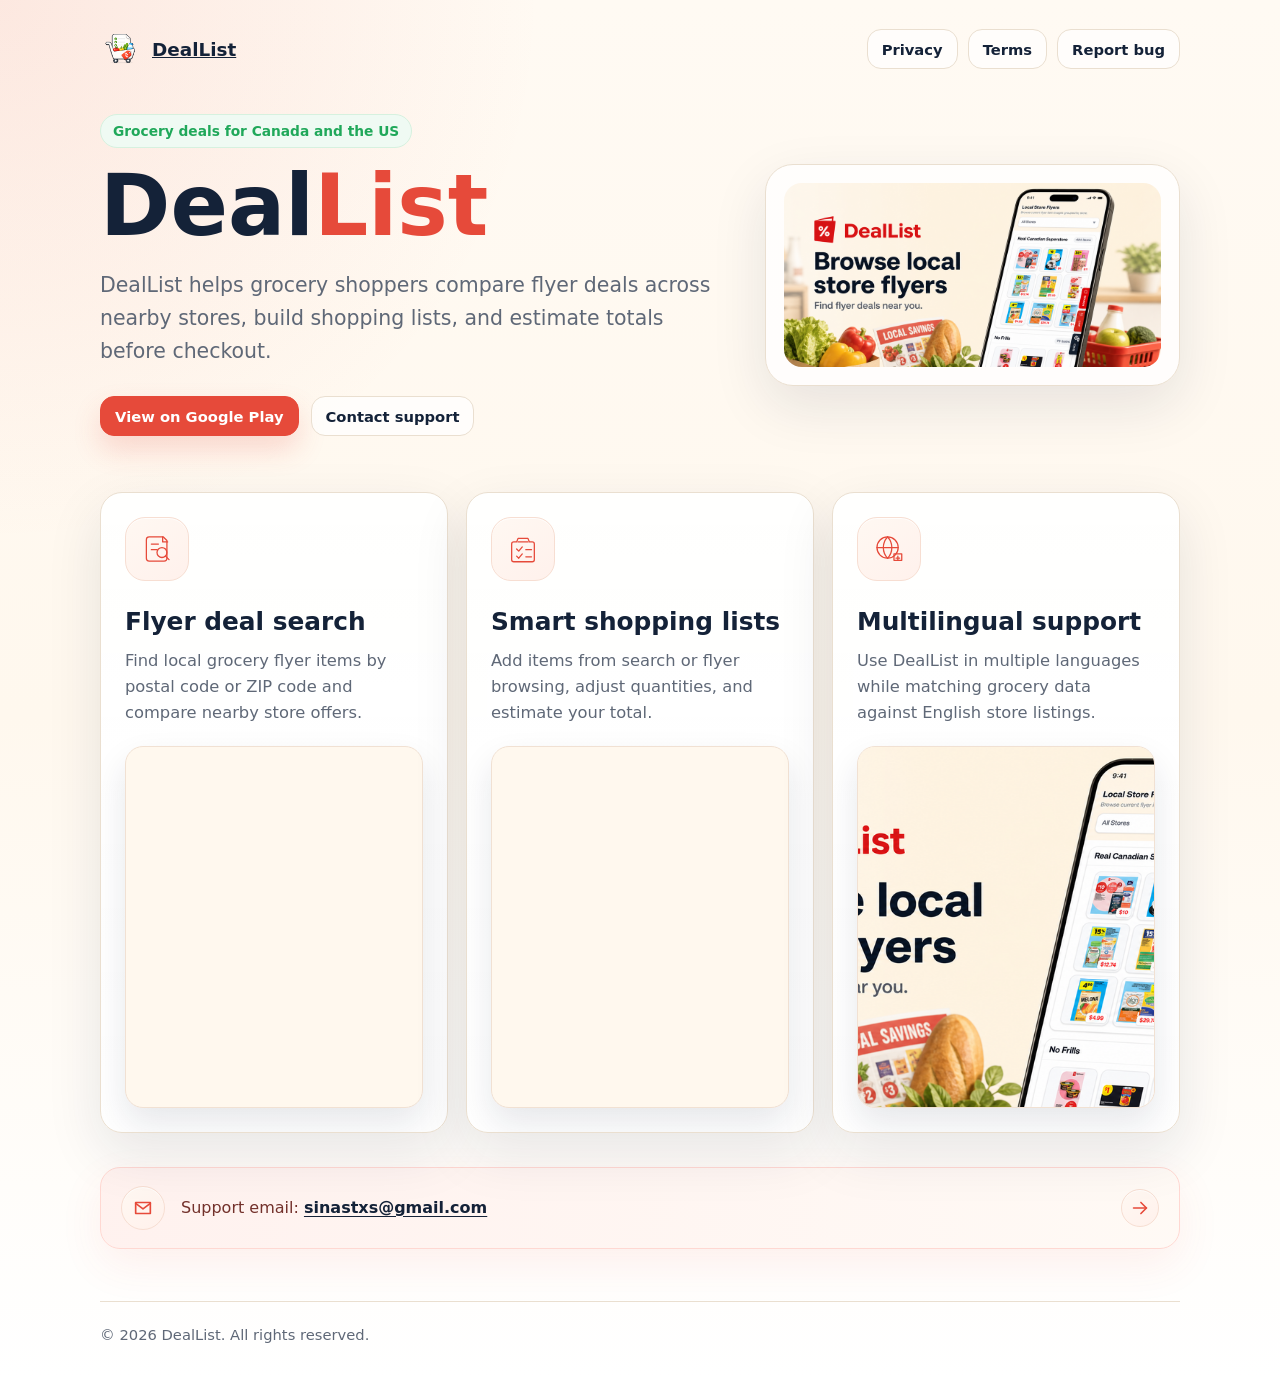
==== index.html @ 99c71658 "Use flyer graphic in hero visual" ====
<!doctype html>
<html lang="en">
  <head>
    <meta charset="utf-8" />
    <meta name="viewport" content="width=device-width, initial-scale=1" />
    <title>DealList - Grocery Deals, Flyers, and Price Comparison App</title>
    <meta
      name="description"
      content="DealList helps shoppers in Canada and the United States compare grocery flyer deals and nearby store offers while building smart shopping lists."
    />
    <meta
      name="keywords"
      content="DealList, grocery deals, grocery flyers, price comparison, shopping list app, Canada grocery deals, US grocery deals, flyer deals, supermarket prices"
    />
    <meta name="robots" content="index, follow" />
    <meta name="author" content="DealList" />
    <link rel="canonical" href="https://sinastxs.github.io/" />
    <meta property="og:type" content="website" />
    <meta property="og:url" content="https://sinastxs.github.io/" />
    <meta property="og:title" content="DealList - Grocery Deals and Price Comparison" />
    <meta
      property="og:description"
      content="Compare grocery flyer deals across nearby stores in Canada and the United States."
    />
    <meta property="og:image" content="https://sinastxs.github.io/deallist-feature-graphic-flyers-20260806.png" />
    <meta name="twitter:card" content="summary_large_image" />
    <meta name="twitter:title" content="DealList - Grocery Deals and Price Comparison" />
    <meta
      name="twitter:description"
      content="Find local grocery flyer deals, compare prices, and build smarter shopping lists."
    />
    <meta name="twitter:image" content="https://sinastxs.github.io/deallist-feature-graphic-flyers-20260806.png" />
    <script type="application/ld+json">
      {
        "@context": "https://schema.org",
        "@type": "SoftwareApplication",
        "name": "DealList",
        "applicationCategory": "ShoppingApplication",
        "operatingSystem": "Android",
        "description": "DealList helps shoppers compare grocery flyer deals across nearby stores in Canada and the United States.",
        "url": "https://sinastxs.github.io/",
        "image": "https://sinastxs.github.io/deallist-feature-graphic-flyers-20260806.png",
        "downloadUrl": "https://play.google.com/store/apps/details?id=com.deallist.shopping",
        "offers": {
          "@type": "Offer",
          "price": "0",
          "priceCurrency": "USD"
        },
        "publisher": {
          "@type": "Organization",
          "name": "DealList"
        }
      }
    </script>
    <style>
      :root {
        --ink: #142238;
        --muted: #5f6877;
        --paper: #fff8ee;
        --card: #ffffff;
        --line: #eadfd0;
        --accent: #e64a3a;
        --accent-soft: #fff0ed;
        --green: #20a85a;
        --shadow-soft: 0 20px 55px rgba(20, 34, 56, 0.10);
        --shadow-hover: 0 28px 70px rgba(20, 34, 56, 0.16);
      }

      * {
        box-sizing: border-box;
      }

      body {
        margin: 0;
        font-family: Inter, ui-sans-serif, system-ui, -apple-system, BlinkMacSystemFont, "Segoe UI", sans-serif;
        color: var(--ink);
        background:
          radial-gradient(circle at top left, rgba(230, 74, 58, 0.10), transparent 34rem),
          linear-gradient(180deg, #fffaf3 0%, #fff8ee 52%, #ffffff 100%);
        min-height: 100vh;
      }

      a {
        color: inherit;
      }

      .page {
        width: min(1080px, calc(100% - 32px));
        margin: 0 auto;
        padding: 28px 0 36px;
      }

      .nav {
        display: flex;
        align-items: center;
        justify-content: space-between;
        gap: 16px;
        margin-bottom: 44px;
      }

      .brand {
        display: flex;
        align-items: center;
        gap: 10px;
        font-weight: 800;
        font-size: 1.15rem;
      }

      .brand img {
        width: 42px;
        height: 42px;
        object-fit: contain;
      }

      .nav-links {
        display: flex;
        align-items: center;
        gap: 10px;
        flex-wrap: wrap;
        justify-content: flex-end;
      }

      .nav-links a,
      .button {
        display: inline-flex;
        align-items: center;
        justify-content: center;
        min-height: 40px;
        padding: 10px 14px;
        border-radius: 14px;
        border: 1px solid var(--line);
        background: rgba(255, 255, 255, 0.72);
        text-decoration: none;
        font-weight: 700;
        font-size: 0.92rem;
        transition: transform 180ms ease, box-shadow 180ms ease, border-color 180ms ease, background 180ms ease, color 180ms ease;
      }

      .nav-links a:hover,
      .button:hover {
        transform: translateY(-2px);
        border-color: rgba(230, 74, 58, 0.32);
        background: #ffffff;
        box-shadow: 0 12px 28px rgba(20, 34, 56, 0.10);
      }

      .hero {
        display: grid;
        grid-template-columns: minmax(0, 1.08fr) minmax(260px, 0.72fr);
        gap: 42px;
        align-items: center;
      }

      .eyebrow {
        display: inline-flex;
        align-items: center;
        gap: 8px;
        color: var(--green);
        background: #effaf3;
        border: 1px solid #d6f1df;
        border-radius: 999px;
        padding: 8px 12px;
        font-size: 0.86rem;
        font-weight: 800;
        margin-bottom: 18px;
      }

      h1 {
        margin: 0;
        font-size: clamp(2.5rem, 7vw, 5.3rem);
        line-height: 0.95;
        letter-spacing: 0;
      }

      .title-accent {
        color: var(--accent);
      }

      .lead {
        margin: 22px 0 0;
        color: var(--muted);
        font-size: clamp(1.05rem, 2.6vw, 1.28rem);
        line-height: 1.62;
        max-width: 680px;
      }

      .actions {
        display: flex;
        gap: 12px;
        flex-wrap: wrap;
        margin-top: 28px;
      }

      .button.primary {
        color: #ffffff;
        background: var(--accent);
        border-color: var(--accent);
        box-shadow: 0 14px 28px rgba(230, 74, 58, 0.18);
      }

      .button.primary:hover {
        background: #d93f31;
        border-color: #d93f31;
        box-shadow: 0 18px 34px rgba(230, 74, 58, 0.26);
      }

      .visual {
        background: rgba(255, 255, 255, 0.78);
        border: 1px solid var(--line);
        border-radius: 28px;
        padding: 18px;
        box-shadow: var(--shadow-soft);
      }

      .visual img {
        display: block;
        width: 100%;
        height: auto;
        border-radius: 18px;
        object-fit: contain;
      }

      .features {
        display: grid;
        grid-template-columns: repeat(3, minmax(0, 1fr));
        gap: 18px;
        margin-top: 56px;
      }

      .feature {
        position: relative;
        overflow: hidden;
        background: linear-gradient(180deg, rgba(255, 255, 255, 0.96), #ffffff);
        border: 1px solid var(--line);
        border-radius: 22px;
        padding: 24px;
        min-height: 220px;
        box-shadow: var(--shadow-soft);
        transition: transform 200ms ease, box-shadow 200ms ease, border-color 200ms ease;
      }

      .feature:hover {
        transform: translateY(-5px);
        border-color: rgba(230, 74, 58, 0.24);
        box-shadow: var(--shadow-hover);
      }

      .feature-icon,
      .support-icon,
      .support-arrow {
        display: inline-flex;
        align-items: center;
        justify-content: center;
        color: var(--accent);
        background: linear-gradient(145deg, #fff8f2, #fff1ec);
        border: 1px solid #f7ded2;
        box-shadow: inset 0 1px 0 rgba(255, 255, 255, 0.8);
      }

      .feature-icon {
        width: 64px;
        height: 64px;
        border-radius: 20px;
        margin-bottom: 26px;
      }

      .feature-icon svg,
      .support-icon svg,
      .support-arrow svg {
        width: 34px;
        height: 34px;
        stroke: currentColor;
        stroke-width: 1.8;
        fill: none;
        stroke-linecap: round;
        stroke-linejoin: round;
      }

      .feature strong {
        display: block;
        margin-bottom: 12px;
        font-size: clamp(1.25rem, 2.1vw, 1.55rem);
        line-height: 1.18;
      }

      .feature p {
        margin: 0;
        color: var(--muted);
        line-height: 1.58;
        font-size: 1.02rem;
        min-height: 78px;
      }

      .feature-demo {
        margin-top: 20px;
        border: 1px solid #f1e1d3;
        border-radius: 18px;
        overflow: hidden;
        background: var(--paper);
        box-shadow: 0 16px 34px rgba(20, 34, 56, 0.10);
      }

      .feature-demo video {
        display: block;
        width: 100%;
        aspect-ratio: 9 / 16;
        max-height: 360px;
        object-fit: cover;
        object-position: top center;
      }

      .feature-demo.narrow video {
        aspect-ratio: 54 / 101;
      }

      .support-note {
        display: flex;
        align-items: center;
        gap: 16px;
        margin-top: 34px;
        background: linear-gradient(90deg, rgba(255, 240, 237, 0.88), rgba(255, 249, 244, 0.86));
        border: 1px solid #ffd8d2;
        border-radius: 20px;
        padding: 18px 20px;
        color: #73312b;
        line-height: 1.55;
        text-decoration: none;
        box-shadow: 0 16px 44px rgba(230, 74, 58, 0.08);
        transition: transform 180ms ease, box-shadow 180ms ease, border-color 180ms ease;
      }

      .support-note:hover {
        transform: translateY(-3px);
        border-color: rgba(230, 74, 58, 0.34);
        box-shadow: 0 22px 54px rgba(230, 74, 58, 0.13);
      }

      .support-icon {
        flex: 0 0 auto;
        width: 44px;
        height: 44px;
        border-radius: 50%;
      }

      .support-icon svg,
      .support-arrow svg {
        width: 22px;
        height: 22px;
      }

      .support-text {
        flex: 1;
        min-width: 0;
      }

      .support-text strong {
        font-weight: 800;
        color: var(--ink);
        text-decoration: underline;
        text-underline-offset: 3px;
      }

      .support-arrow {
        flex: 0 0 auto;
        width: 38px;
        height: 38px;
        border-radius: 50%;
      }

      footer {
        display: flex;
        justify-content: space-between;
        gap: 18px;
        flex-wrap: wrap;
        color: var(--muted);
        border-top: 1px solid var(--line);
        margin-top: 52px;
        padding-top: 24px;
        font-size: 0.92rem;
      }

      footer a {
        color: var(--ink);
        font-weight: 700;
      }

      @media (max-width: 760px) {
        .page {
          width: min(100% - 24px, 1080px);
          padding-top: 18px;
        }

        .nav {
          align-items: flex-start;
          margin-bottom: 28px;
        }

        .nav-links {
          gap: 8px;
        }

        .nav-links a {
          min-height: 36px;
          padding: 8px 10px;
          font-size: 0.82rem;
        }

        .hero,
        .features {
          grid-template-columns: 1fr;
        }

        .feature {
          min-height: 0;
        }

        .feature p {
          min-height: 0;
        }

        .feature-demo video {
          max-height: 420px;
        }

        .support-note {
          align-items: flex-start;
        }

        .visual {
          order: -1;
          padding: 22px;
          border-radius: 22px;
        }
      }
    </style>
  </head>
  <body>
    <main class="page">
      <nav class="nav" aria-label="Main navigation">
        <a class="brand" href="/" aria-label="DealList home">
          <img src="deal-cart-header.png" alt="" />
          <span>DealList</span>
        </a>
        <div class="nav-links">
          <a href="https://sinastxs.github.io/Privacy-Policy-DealList/">Privacy</a>
          <a href="https://sinastxs.github.io/Privacy-Policy-DealList/TERMS_OF_USE">Terms</a>
          <a href="https://mail.google.com/mail/?view=cm&fs=1&to=sinastxs@gmail.com&su=DealList%20Support%20Request">Report bug</a>
        </div>
      </nav>

      <section class="hero">
        <div>
          <div class="eyebrow">Grocery deals for Canada and the US</div>
          <h1>Deal<span class="title-accent">List</span></h1>
          <p class="lead">
            DealList helps grocery shoppers compare flyer deals across nearby stores,
            build shopping lists, and estimate totals before checkout.
          </p>
          <div class="actions">
            <a class="button primary" href="https://play.google.com/store/apps/details?id=com.deallist.shopping">View on Google Play</a>
            <a class="button" href="https://mail.google.com/mail/?view=cm&fs=1&to=sinastxs@gmail.com&su=DealList%20Support%20Request">Contact support</a>
          </div>
        </div>
        <div class="visual" aria-hidden="true">
          <img src="deallist-feature-graphic-flyers-20260806.png" alt="" />
        </div>
      </section>

      <section class="features" aria-label="DealList features">
        <article class="feature">
          <span class="feature-icon" aria-hidden="true">
            <svg viewBox="0 0 48 48">
              <path d="M13 7h20l5 5v25a4 4 0 0 1-4 4H13a4 4 0 0 1-4-4V11a4 4 0 0 1 4-4Z" />
              <path d="M32 7v7h7" />
              <path d="M16 17h10" />
              <path d="M16 25h8" />
              <circle cx="31" cy="29" r="7" />
              <path d="m36 34 5 5" />
            </svg>
          </span>
          <strong>Flyer deal search</strong>
          <p>Find local grocery flyer items by postal code or ZIP code and compare nearby store offers.</p>
          <div class="feature-demo narrow" aria-label="DealList flyer deal search preview">
            <video autoplay muted loop playsinline preload="metadata">
              <source src="Flyer_deal_Search/flyer_deal_search_demo_cropped.mp4" type="video/mp4" />
            </video>
          </div>
        </article>
        <article class="feature">
          <span class="feature-icon" aria-hidden="true">
            <svg viewBox="0 0 48 48">
              <path d="M17 9h14l2 5h4a3 3 0 0 1 3 3v22a3 3 0 0 1-3 3H11a3 3 0 0 1-3-3V17a3 3 0 0 1 3-3h4l2-5Z" />
              <path d="M17 14h14" />
              <path d="m15 24 3 3 5-6" />
              <path d="M28 25h8" />
              <path d="m15 34 3 3 5-6" />
              <path d="M28 35h8" />
            </svg>
          </span>
          <strong>Smart shopping lists</strong>
          <p>Add items from search or flyer browsing, adjust quantities, and estimate your total.</p>
          <div class="feature-demo narrow" aria-label="DealList smart shopping list preview">
            <video autoplay muted loop playsinline preload="metadata">
              <source src="Smart%20shopping%20lists/smart_shopping_lists_demo_cropped.mp4" type="video/mp4" />
            </video>
          </div>
        </article>
        <article class="feature">
          <span class="feature-icon" aria-hidden="true">
            <svg viewBox="0 0 48 48">
              <circle cx="22" cy="22" r="15" />
              <path d="M7 22h30" />
              <path d="M22 7c4 4 6 9 6 15s-2 11-6 15" />
              <path d="M22 7c-4 4-6 9-6 15s2 11 6 15" />
              <path d="M31 31h11v9H31z" />
              <path d="M34 37h5" />
              <path d="M36.5 34v6" />
            </svg>
          </span>
          <strong>Multilingual support</strong>
          <p>Use DealList in multiple languages while matching grocery data against English store listings.</p>
          <div class="feature-demo" aria-label="DealList language switching preview">
            <video autoplay muted loop playsinline preload="metadata" poster="deallist-feature-graphic-flyers-20260806.png">
              <source src="deallist-language-transition.mp4" type="video/mp4" />
            </video>
          </div>
        </article>
      </section>

      <a class="support-note" href="https://mail.google.com/mail/?view=cm&fs=1&to=sinastxs@gmail.com&su=DealList%20Support%20Request">
        <span class="support-icon" aria-hidden="true">
          <svg viewBox="0 0 24 24">
            <path d="M4 6h16v12H4z" />
            <path d="m4 7 8 6 8-6" />
          </svg>
        </span>
        <span class="support-text">Support email: <strong>sinastxs@gmail.com</strong></span>
        <span class="support-arrow" aria-hidden="true">
          <svg viewBox="0 0 24 24">
            <path d="M5 12h14" />
            <path d="m13 6 6 6-6 6" />
          </svg>
        </span>
      </a>

      <footer>
        <span>&copy; 2026 DealList. All rights reserved.</span>
      </footer>
    </main>
  </body>
</html>
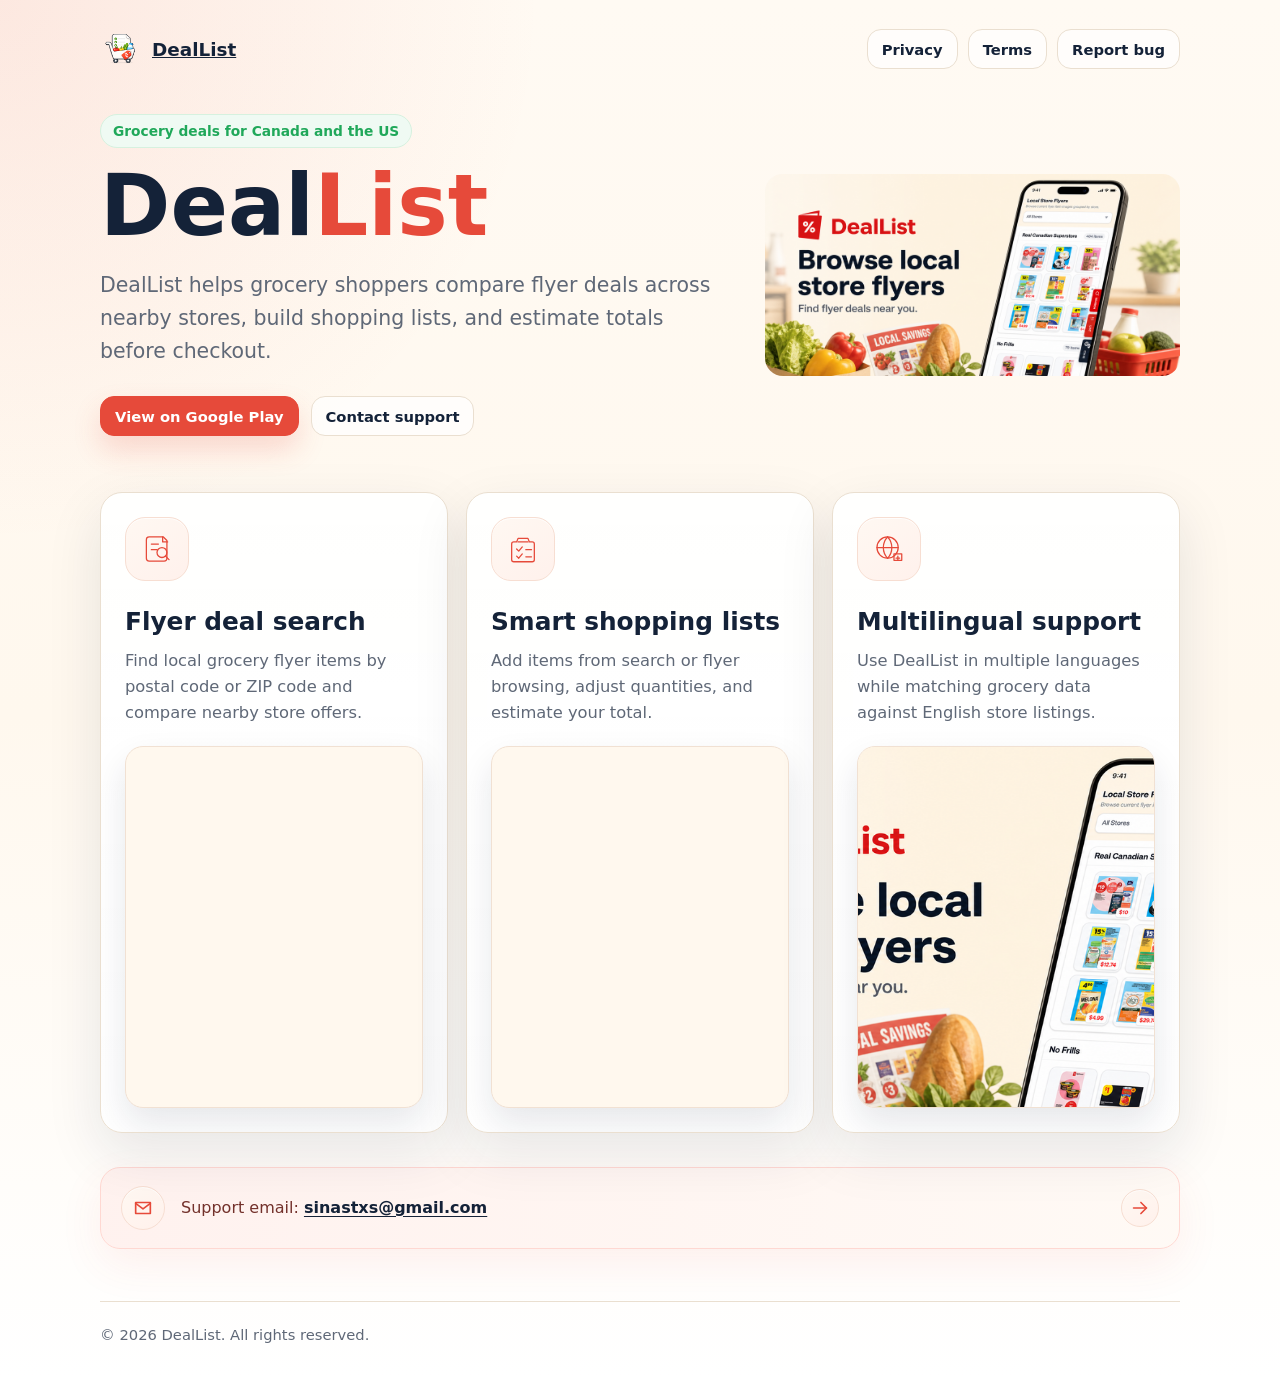
==== commit 0d899a24: "Remove hero image container chrome" ====
--- a/index.html
+++ b/index.html
@@ -205,11 +205,11 @@
       }
 
       .visual {
-        background: rgba(255, 255, 255, 0.78);
-        border: 1px solid var(--line);
+        background: transparent;
+        border: 0;
         border-radius: 28px;
-        padding: 18px;
-        box-shadow: var(--shadow-soft);
+        padding: 0;
+        box-shadow: none;
       }
 
       .visual img {
@@ -428,7 +428,7 @@
 
         .visual {
           order: -1;
-          padding: 22px;
+          padding: 0;
           border-radius: 22px;
         }
       }
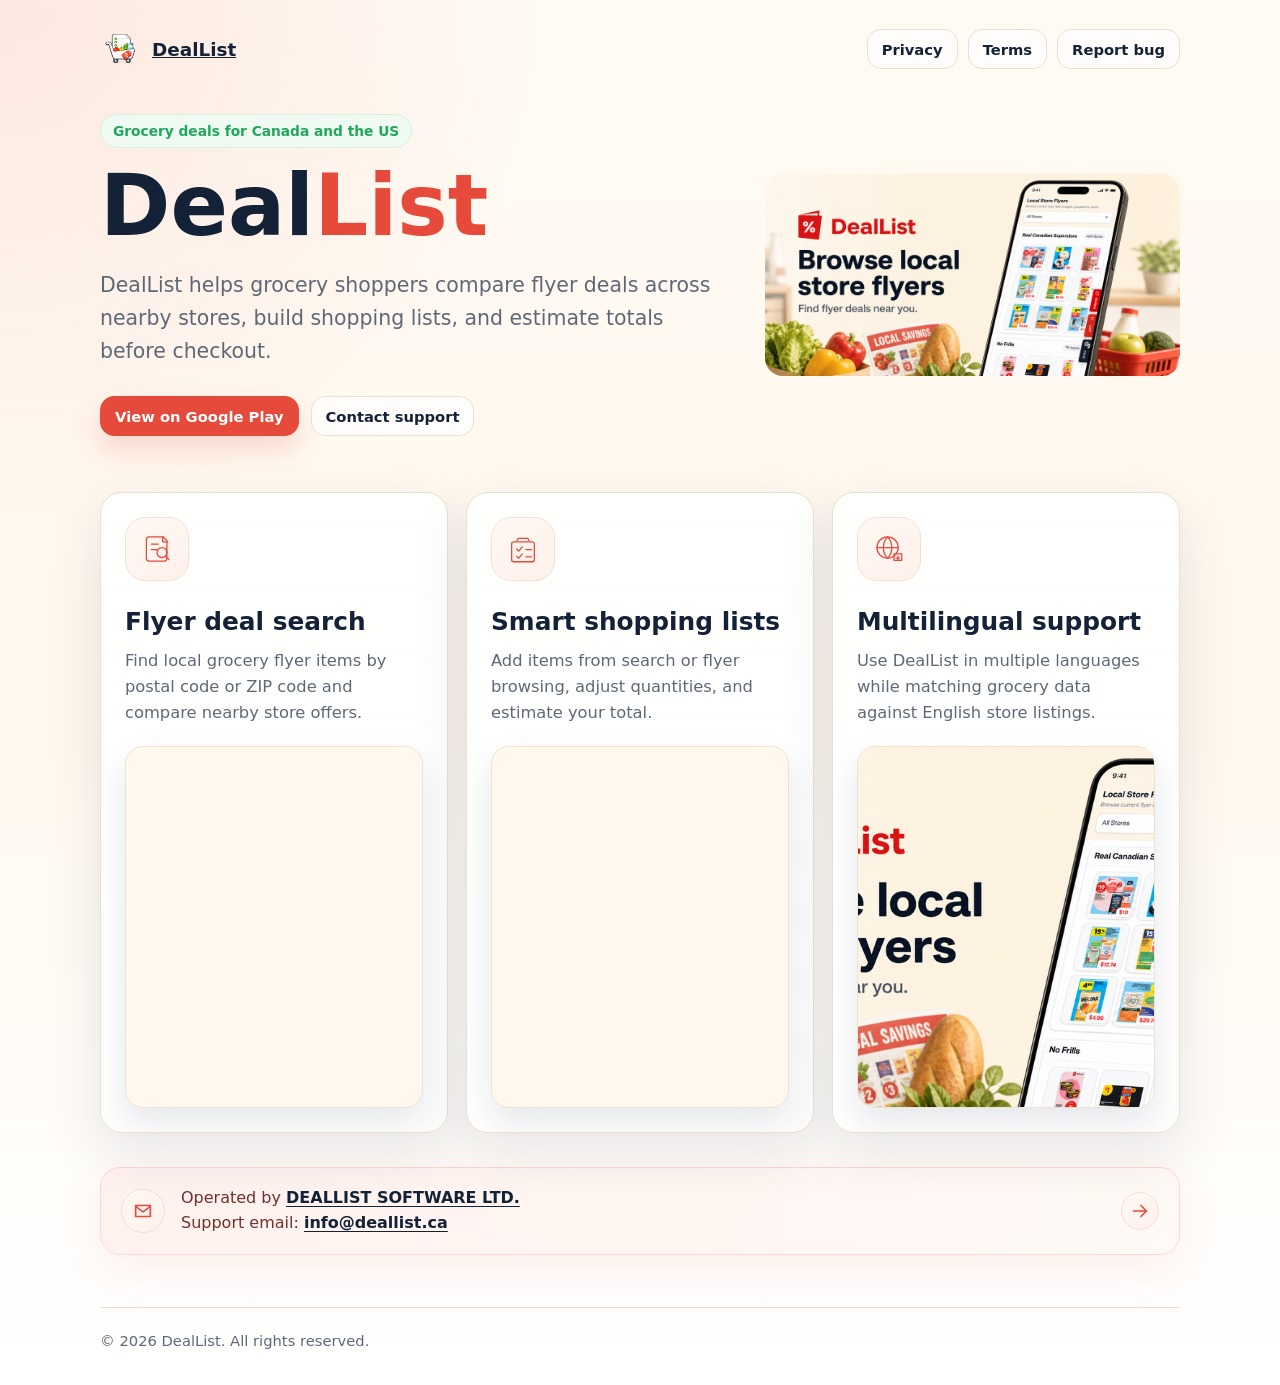
==== commit b6725d9d: "Update site domain and company contact" ====
--- a/index.html
+++ b/index.html
@@ -14,22 +14,25 @@
     />
     <meta name="robots" content="index, follow" />
     <meta name="author" content="DealList" />
-    <link rel="canonical" href="https://sinastxs.github.io/" />
+    <link rel="canonical" href="https://deallist.ca/" />
+    <link rel="icon" type="image/png" sizes="32x32" href="/favicon-32.png" />
+    <link rel="icon" type="image/png" sizes="192x192" href="/favicon-192.png" />
+    <link rel="apple-touch-icon" sizes="180x180" href="/apple-touch-icon.png" />
     <meta property="og:type" content="website" />
-    <meta property="og:url" content="https://sinastxs.github.io/" />
+    <meta property="og:url" content="https://deallist.ca/" />
     <meta property="og:title" content="DealList - Grocery Deals and Price Comparison" />
     <meta
       property="og:description"
       content="Compare grocery flyer deals across nearby stores in Canada and the United States."
     />
-    <meta property="og:image" content="https://sinastxs.github.io/deallist-feature-graphic-flyers-20260806.png" />
+    <meta property="og:image" content="https://deallist.ca/deallist-feature-graphic-flyers-20260806.png" />
     <meta name="twitter:card" content="summary_large_image" />
     <meta name="twitter:title" content="DealList - Grocery Deals and Price Comparison" />
     <meta
       name="twitter:description"
       content="Find local grocery flyer deals, compare prices, and build smarter shopping lists."
     />
-    <meta name="twitter:image" content="https://sinastxs.github.io/deallist-feature-graphic-flyers-20260806.png" />
+    <meta name="twitter:image" content="https://deallist.ca/deallist-feature-graphic-flyers-20260806.png" />
     <script type="application/ld+json">
       {
         "@context": "https://schema.org",
@@ -38,8 +41,8 @@
         "applicationCategory": "ShoppingApplication",
         "operatingSystem": "Android",
         "description": "DealList helps shoppers compare grocery flyer deals across nearby stores in Canada and the United States.",
-        "url": "https://sinastxs.github.io/",
-        "image": "https://sinastxs.github.io/deallist-feature-graphic-flyers-20260806.png",
+        "url": "https://deallist.ca/",
+        "image": "https://deallist.ca/deallist-feature-graphic-flyers-20260806.png",
         "downloadUrl": "https://play.google.com/store/apps/details?id=com.deallist.shopping",
         "offers": {
           "@type": "Offer",
@@ -442,9 +445,9 @@
           <span>DealList</span>
         </a>
         <div class="nav-links">
-          <a href="https://sinastxs.github.io/Privacy-Policy-DealList/">Privacy</a>
-          <a href="https://sinastxs.github.io/Privacy-Policy-DealList/TERMS_OF_USE">Terms</a>
-          <a href="https://mail.google.com/mail/?view=cm&fs=1&to=sinastxs@gmail.com&su=DealList%20Support%20Request">Report bug</a>
+          <a href="https://deallist.ca/Privacy-Policy-DealList/">Privacy</a>
+          <a href="https://deallist.ca/Privacy-Policy-DealList/TERMS_OF_USE">Terms</a>
+          <a href="https://mail.google.com/mail/?view=cm&fs=1&to=info@deallist.ca&su=DealList%20Support%20Request">Report bug</a>
         </div>
       </nav>
 
@@ -458,7 +461,7 @@
           </p>
           <div class="actions">
             <a class="button primary" href="https://play.google.com/store/apps/details?id=com.deallist.shopping">View on Google Play</a>
-            <a class="button" href="https://mail.google.com/mail/?view=cm&fs=1&to=sinastxs@gmail.com&su=DealList%20Support%20Request">Contact support</a>
+            <a class="button" href="https://mail.google.com/mail/?view=cm&fs=1&to=info@deallist.ca&su=DealList%20Support%20Request">Contact support</a>
           </div>
         </div>
         <div class="visual" aria-hidden="true">
@@ -527,14 +530,14 @@
         </article>
       </section>
 
-      <a class="support-note" href="https://mail.google.com/mail/?view=cm&fs=1&to=sinastxs@gmail.com&su=DealList%20Support%20Request">
+      <a class="support-note" href="https://mail.google.com/mail/?view=cm&fs=1&to=info@deallist.ca&su=DealList%20Support%20Request">
         <span class="support-icon" aria-hidden="true">
           <svg viewBox="0 0 24 24">
             <path d="M4 6h16v12H4z" />
             <path d="m4 7 8 6 8-6" />
           </svg>
         </span>
-        <span class="support-text">Support email: <strong>sinastxs@gmail.com</strong></span>
+        <span class="support-text">Operated by <strong>DEALLIST SOFTWARE LTD.</strong><br />Support email: <strong>info@deallist.ca</strong></span>
         <span class="support-arrow" aria-hidden="true">
           <svg viewBox="0 0 24 24">
             <path d="M5 12h14" />
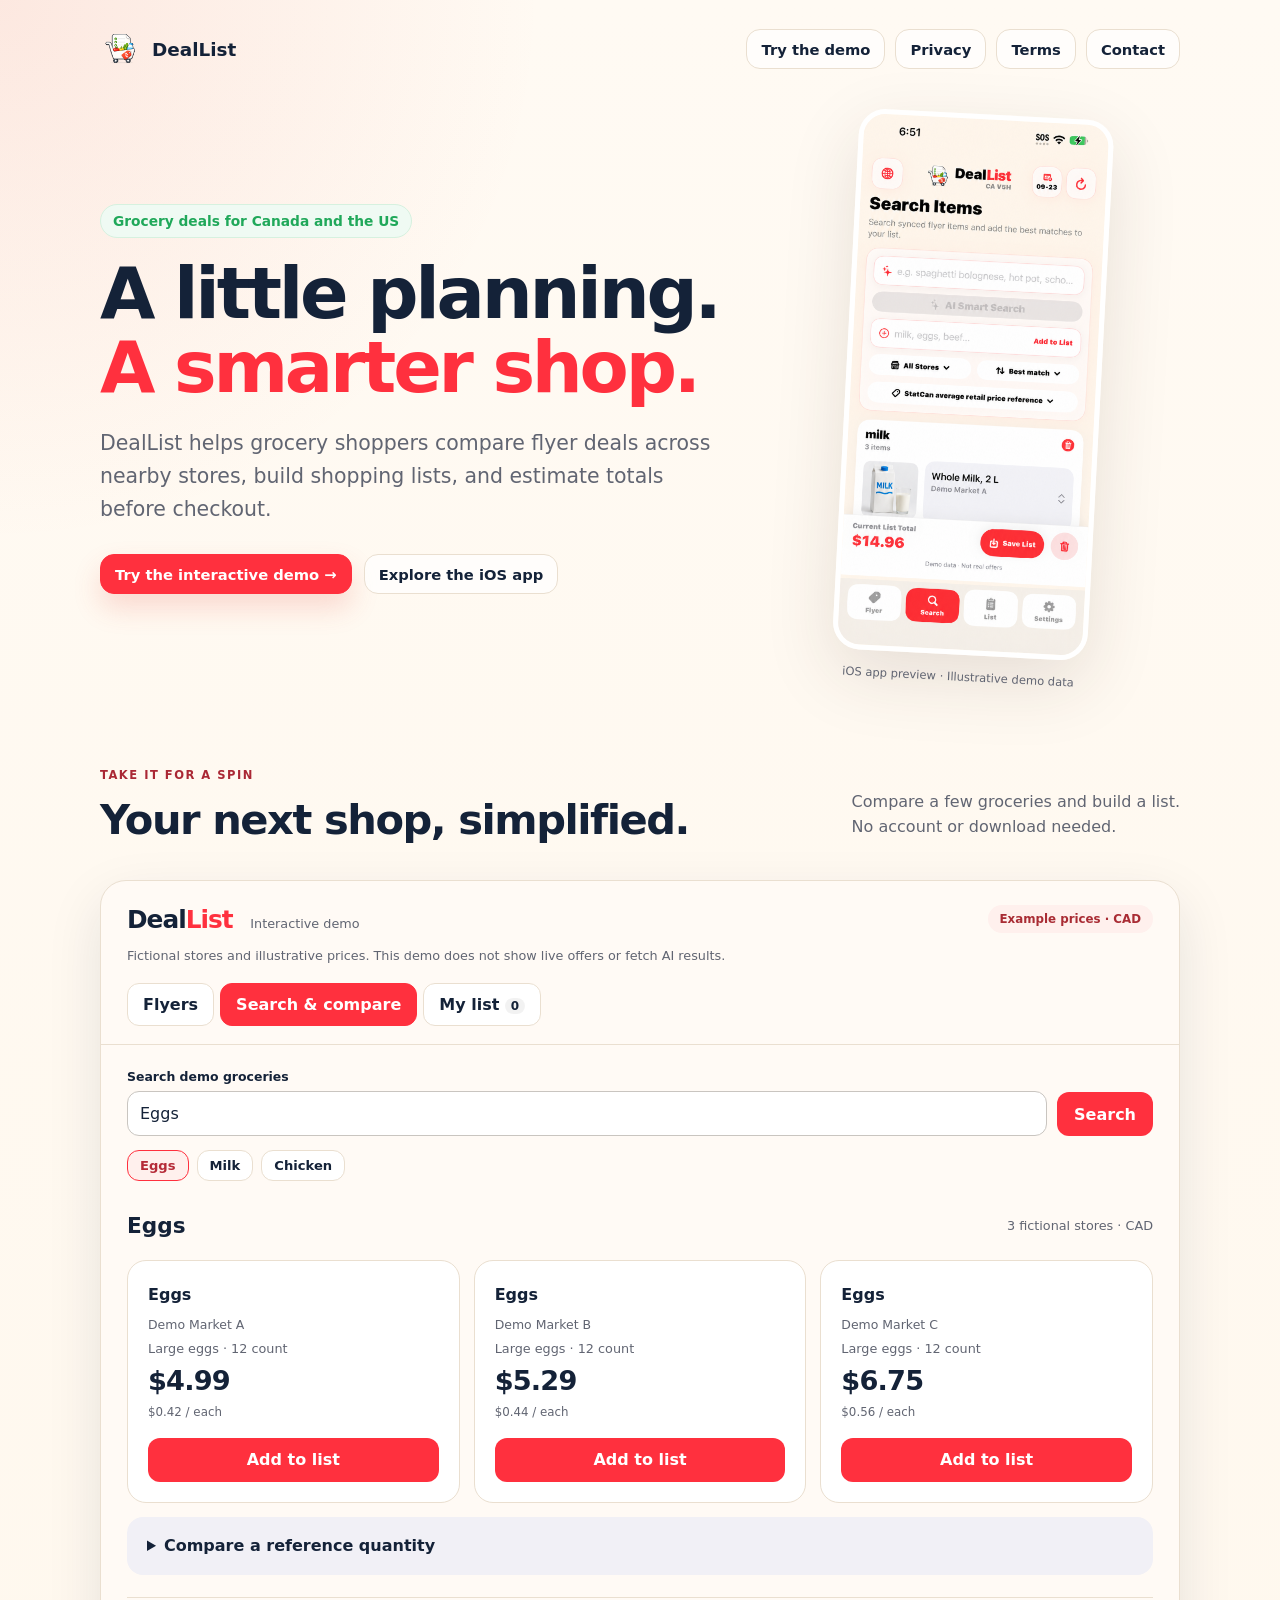
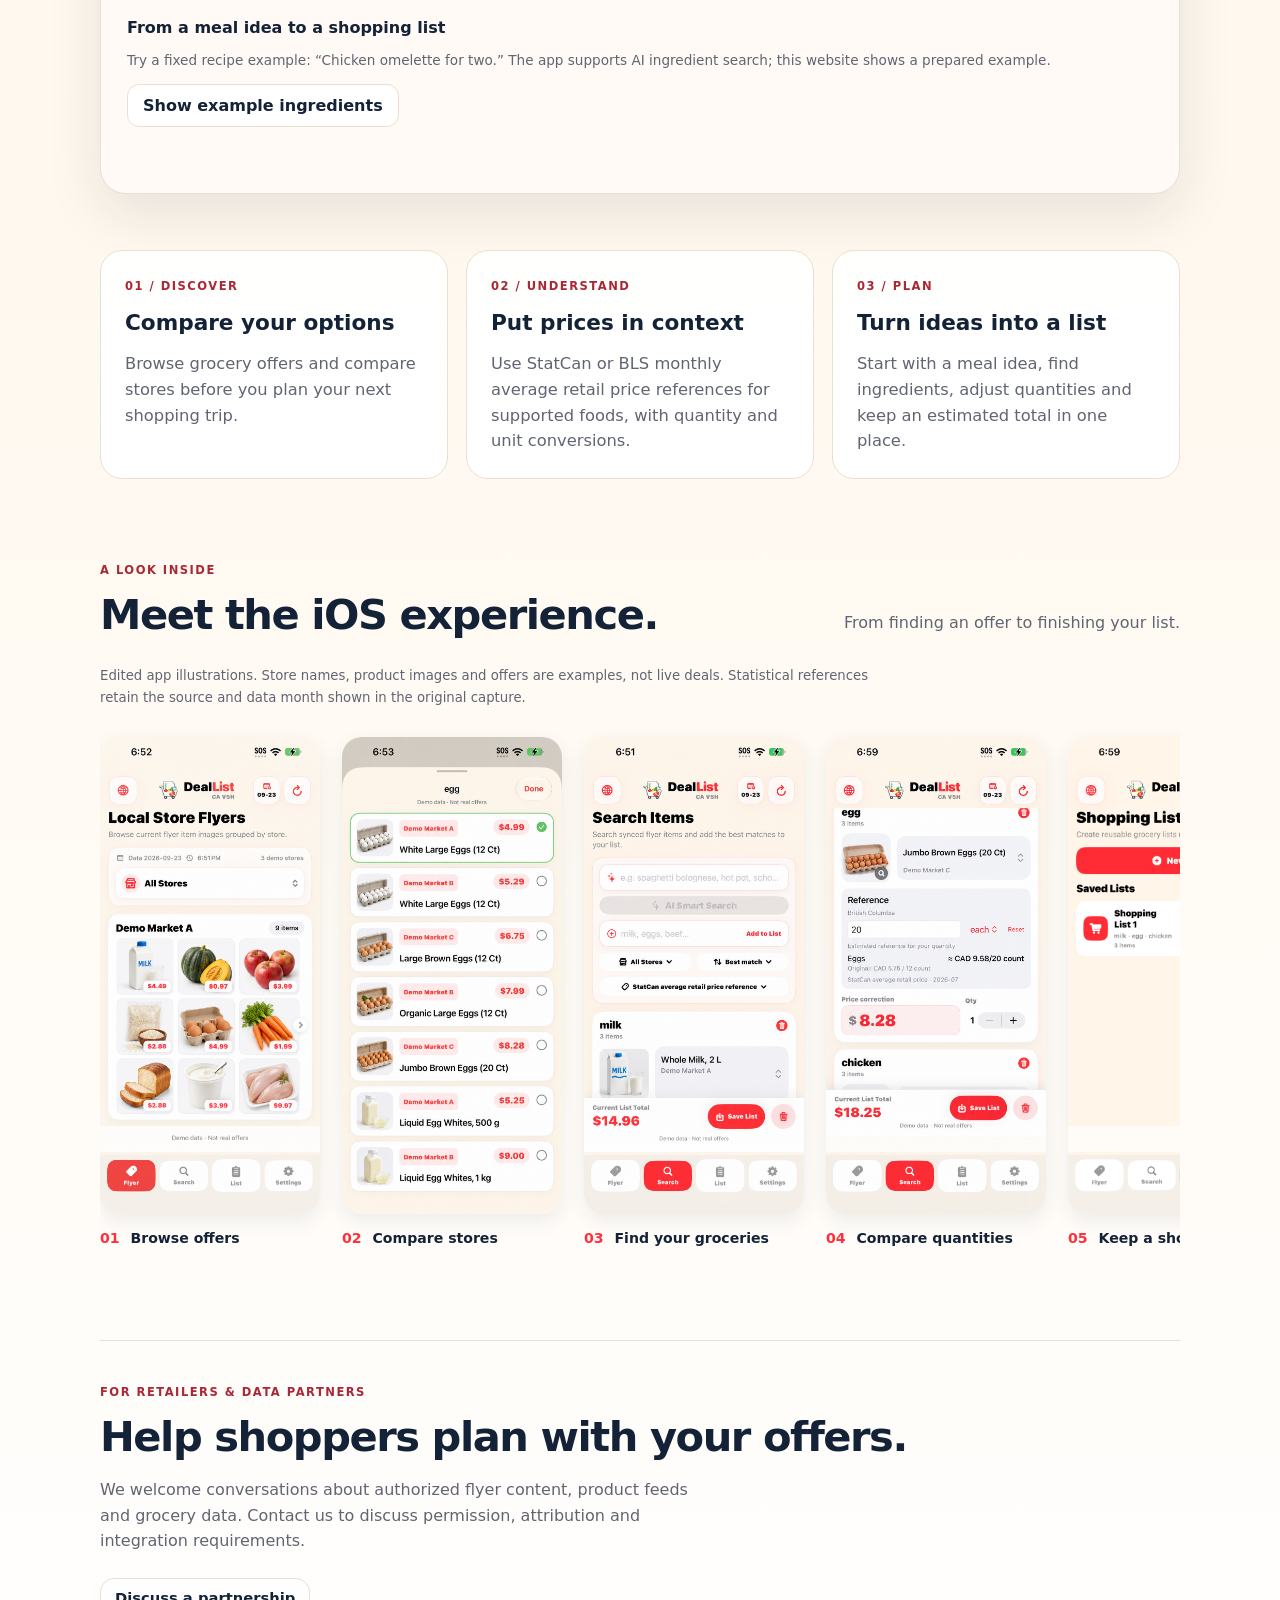
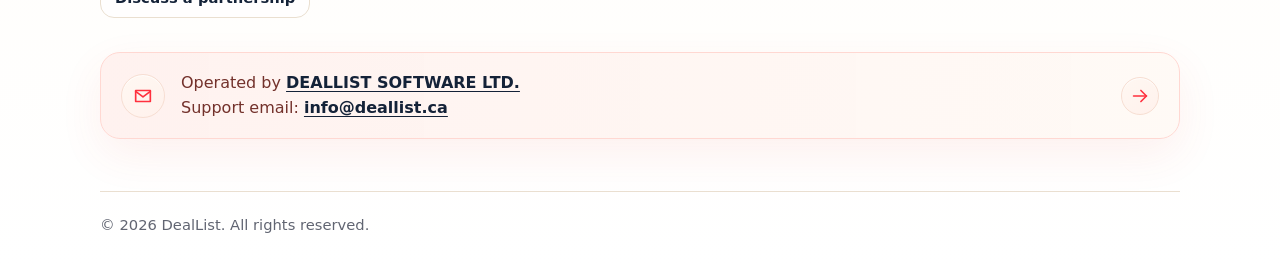
==== commit aff4752f: "Show iOS demo gallery and interactive grocery planning examples" ====
--- a/index.html
+++ b/index.html
@@ -25,30 +25,24 @@
       property="og:description"
       content="Compare grocery flyer deals across nearby stores in Canada and the United States."
     />
-    <meta property="og:image" content="https://deallist.ca/deallist-feature-graphic-flyers-20260806.png" />
+    <meta property="og:image" content="https://deallist.ca/assets/demo/03-search-demo.png" />
     <meta name="twitter:card" content="summary_large_image" />
     <meta name="twitter:title" content="DealList - Grocery Deals and Price Comparison" />
     <meta
       name="twitter:description"
       content="Find local grocery flyer deals, compare prices, and build smarter shopping lists."
     />
-    <meta name="twitter:image" content="https://deallist.ca/deallist-feature-graphic-flyers-20260806.png" />
+    <meta name="twitter:image" content="https://deallist.ca/assets/demo/03-search-demo.png" />
     <script type="application/ld+json">
       {
         "@context": "https://schema.org",
         "@type": "SoftwareApplication",
         "name": "DealList",
         "applicationCategory": "ShoppingApplication",
-        "operatingSystem": "Android",
+        "operatingSystem": "iOS",
         "description": "DealList helps shoppers compare grocery flyer deals across nearby stores in Canada and the United States.",
         "url": "https://deallist.ca/",
-        "image": "https://deallist.ca/deallist-feature-graphic-flyers-20260806.png",
-        "downloadUrl": "https://play.google.com/store/apps/details?id=com.deallist.shopping",
-        "offers": {
-          "@type": "Offer",
-          "price": "0",
-          "priceCurrency": "USD"
-        },
+        "image": "https://deallist.ca/assets/demo/03-search-demo.png",
         "publisher": {
           "@type": "Organization",
           "name": "DealList"
@@ -436,6 +430,8 @@
         }
       }
     </style>
+      <link rel="stylesheet" href="/demo.css" />
+    <script type="module" src="/demo.js"></script>
   </head>
   <body>
     <main class="page">
@@ -445,92 +441,51 @@
           <span>DealList</span>
         </a>
         <div class="nav-links">
-          <a href="https://deallist.ca/Privacy-Policy-DealList/">Privacy</a>
+          <a href="#demo">Try the demo</a><a href="https://deallist.ca/Privacy-Policy-DealList/">Privacy</a>
           <a href="https://deallist.ca/Privacy-Policy-DealList/TERMS_OF_USE">Terms</a>
-          <a href="https://mail.google.com/mail/?view=cm&fs=1&to=info@deallist.ca&su=DealList%20Support%20Request">Report bug</a>
+          <a href="/contact/">Contact</a>
         </div>
       </nav>
 
       <section class="hero">
         <div>
           <div class="eyebrow">Grocery deals for Canada and the US</div>
-          <h1>Deal<span class="title-accent">List</span></h1>
+          <h1>A little planning.<br /><span class="title-accent">A smarter shop.</span></h1>
           <p class="lead">
             DealList helps grocery shoppers compare flyer deals across nearby stores,
             build shopping lists, and estimate totals before checkout.
           </p>
           <div class="actions">
-            <a class="button primary" href="https://play.google.com/store/apps/details?id=com.deallist.shopping">View on Google Play</a>
-            <a class="button" href="https://mail.google.com/mail/?view=cm&fs=1&to=info@deallist.ca&su=DealList%20Support%20Request">Contact support</a>
+            <a class="button primary" href="#demo">Try the interactive demo <span aria-hidden="true">&nbsp;→</span></a>
+            <a class="button" href="#screens">Explore the iOS app</a>
           </div>
         </div>
-        <div class="visual" aria-hidden="true">
-          <img src="deallist-feature-graphic-flyers-20260806.png" alt="" />
+        <figure class="visual"><img src="assets/demo/03-search-demo.png" width="852" height="1846" alt="Illustrative DealList iOS search screen with a fictional milk offer" /><figcaption>iOS app preview · Illustrative demo data</figcaption></figure>
+      </section>
+
+      <section id="demo" class="demo-section" aria-labelledby="demo-title">
+        <div class="section-heading"><div><span class="kicker">TAKE IT FOR A SPIN</span><h2 id="demo-title">Your next shop, simplified.</h2></div><p>Compare a few groceries and build a list.<br />No account or download needed.</p></div>
+        <div class="demo-shell">
+          <div class="demo-top"><strong>Deal<span>List</span> <small>Interactive demo</small></strong><span class="demo-badge">Example prices · CAD</span></div>
+          <p class="demo-disclosure">Fictional stores and illustrative prices. This demo does not show live offers or fetch AI results.</p>
+          <nav class="demo-tabs" aria-label="Demo views"><button type="button" data-view="flyers" aria-pressed="false">Flyers</button><button type="button" data-view="search" aria-pressed="true">Search & compare</button><button type="button" data-view="list" aria-pressed="false">My list <span id="list-count">0</span></button></nav>
+          <div id="demo-content"></div><p id="demo-status" class="demo-status" role="status" aria-live="polite"></p>
+          <noscript><p>Enable JavaScript to try the interactive demo, or explore the app images below.</p></noscript>
         </div>
       </section>
-
       <section class="features" aria-label="DealList features">
-        <article class="feature">
-          <span class="feature-icon" aria-hidden="true">
-            <svg viewBox="0 0 48 48">
-              <path d="M13 7h20l5 5v25a4 4 0 0 1-4 4H13a4 4 0 0 1-4-4V11a4 4 0 0 1 4-4Z" />
-              <path d="M32 7v7h7" />
-              <path d="M16 17h10" />
-              <path d="M16 25h8" />
-              <circle cx="31" cy="29" r="7" />
-              <path d="m36 34 5 5" />
-            </svg>
-          </span>
-          <strong>Flyer deal search</strong>
-          <p>Find local grocery flyer items by postal code or ZIP code and compare nearby store offers.</p>
-          <div class="feature-demo narrow" aria-label="DealList flyer deal search preview">
-            <video autoplay muted loop playsinline preload="metadata">
-              <source src="Flyer_deal_Search/flyer_deal_search_demo_cropped.mp4" type="video/mp4" />
-            </video>
-          </div>
-        </article>
-        <article class="feature">
-          <span class="feature-icon" aria-hidden="true">
-            <svg viewBox="0 0 48 48">
-              <path d="M17 9h14l2 5h4a3 3 0 0 1 3 3v22a3 3 0 0 1-3 3H11a3 3 0 0 1-3-3V17a3 3 0 0 1 3-3h4l2-5Z" />
-              <path d="M17 14h14" />
-              <path d="m15 24 3 3 5-6" />
-              <path d="M28 25h8" />
-              <path d="m15 34 3 3 5-6" />
-              <path d="M28 35h8" />
-            </svg>
-          </span>
-          <strong>Smart shopping lists</strong>
-          <p>Add items from search or flyer browsing, adjust quantities, and estimate your total.</p>
-          <div class="feature-demo narrow" aria-label="DealList smart shopping list preview">
-            <video autoplay muted loop playsinline preload="metadata">
-              <source src="Smart%20shopping%20lists/smart_shopping_lists_demo_cropped.mp4" type="video/mp4" />
-            </video>
-          </div>
-        </article>
-        <article class="feature">
-          <span class="feature-icon" aria-hidden="true">
-            <svg viewBox="0 0 48 48">
-              <circle cx="22" cy="22" r="15" />
-              <path d="M7 22h30" />
-              <path d="M22 7c4 4 6 9 6 15s-2 11-6 15" />
-              <path d="M22 7c-4 4-6 9-6 15s2 11 6 15" />
-              <path d="M31 31h11v9H31z" />
-              <path d="M34 37h5" />
-              <path d="M36.5 34v6" />
-            </svg>
-          </span>
-          <strong>Multilingual support</strong>
-          <p>Use DealList in multiple languages while matching grocery data against English store listings.</p>
-          <div class="feature-demo" aria-label="DealList language switching preview">
-            <video autoplay muted loop playsinline preload="metadata" poster="deallist-feature-graphic-flyers-20260806.png">
-              <source src="deallist-language-transition.mp4" type="video/mp4" />
-            </video>
-          </div>
-        </article>
+        <article class="feature"><span class="kicker">01 / DISCOVER</span><h3>Compare your options</h3><p>Browse grocery offers and compare stores before you plan your next shopping trip.</p></article>
+        <article class="feature"><span class="kicker">02 / UNDERSTAND</span><h3>Put prices in context</h3><p>Use StatCan or BLS monthly average retail price references for supported foods, with quantity and unit conversions.</p></article>
+        <article class="feature"><span class="kicker">03 / PLAN</span><h3>Turn ideas into a list</h3><p>Start with a meal idea, find ingredients, adjust quantities and keep an estimated total in one place.</p></article>
       </section>
-
-      <a class="support-note" href="https://mail.google.com/mail/?view=cm&fs=1&to=info@deallist.ca&su=DealList%20Support%20Request">
+      <section id="screens" class="screens-section" aria-labelledby="screens-title"><div class="section-heading"><div><span class="kicker">A LOOK INSIDE</span><h2 id="screens-title">Meet the iOS experience.</h2></div><p>From finding an offer to finishing your list.</p></div>
+        <p class="gallery-note">Edited app illustrations. Store names, product images and offers are examples, not live deals. Statistical references retain the source and data month shown in the original capture.</p>
+        <div class="screens-gallery" tabindex="0" role="region" aria-label="Five app demonstration images; scroll horizontally to explore">
+<figure><a href="assets/demo/01-flyers-demo.png" target="_blank" rel="noopener" aria-label="Open browse offers demonstration image"><img src="assets/demo/01-flyers-demo.png" loading="lazy" alt="Illustrative flyer grid with generic groceries from Demo Market A" /></a><figcaption><span>01</span> Browse offers</figcaption></figure><figure><a href="assets/demo/02-eggs-demo.png" target="_blank" rel="noopener" aria-label="Open compare stores demonstration image"><img src="assets/demo/02-eggs-demo.png" loading="lazy" alt="Illustrative egg offers from three fictional stores" /></a><figcaption><span>02</span> Compare stores</figcaption></figure><figure><a href="assets/demo/03-search-demo.png" target="_blank" rel="noopener" aria-label="Open find your groceries demonstration image"><img src="assets/demo/03-search-demo.png" loading="lazy" alt="Illustrative milk search result and shopping list controls" /></a><figcaption><span>03</span> Find your groceries</figcaption></figure><figure><a href="assets/demo/04-reference-demo.png" target="_blank" rel="noopener" aria-label="Open compare quantities demonstration image"><img src="assets/demo/04-reference-demo.png" loading="lazy" alt="StatCan reference quantity conversion shown alongside a fictional egg offer" /></a><figcaption><span>04</span> Compare quantities</figcaption></figure><figure><a href="assets/demo/05-shopping-list.png" target="_blank" rel="noopener" aria-label="Open keep a shopping list demonstration image"><img src="assets/demo/05-shopping-list.png" loading="lazy" alt="DealList saved shopping list screen" /></a><figcaption><span>05</span> Keep a shopping list</figcaption></figure>
+        </div>
+      </section>
+      <section class="partner-section" aria-labelledby="partner-title"><span class="kicker">FOR RETAILERS & DATA PARTNERS</span><h2 id="partner-title">Help shoppers plan with your offers.</h2><p>We welcome conversations about authorized flyer content, product feeds and grocery data. Contact us to discuss permission, attribution and integration requirements.</p><a class="button" href="mailto:info@deallist.ca?subject=DealList%20content%20partnership">Discuss a partnership</a></section>
+      <a class="support-note" href="/contact/">
         <span class="support-icon" aria-hidden="true">
           <svg viewBox="0 0 24 24">
             <path d="M4 6h16v12H4z" />
--- a/demo.css
+++ b/demo.css
@@ -0,0 +1 @@
+:root{--accent:#ff303e;--muted:#616572}html{scroll-behavior:smooth;scroll-padding-top:24px}button,input,select{font:inherit}button{cursor:pointer}button,a,input,select{touch-action:manipulation}button:focus-visible,a:focus-visible,input:focus-visible,select:focus-visible,[tabindex]:focus-visible{outline:3px solid #246849;outline-offset:4px}.brand{text-decoration:none}h1{font-size:clamp(2.65rem,5.6vw,4.65rem);line-height:1.04;letter-spacing:-.045em}h2{font-size:clamp(1.8rem,3.5vw,2.6rem);letter-spacing:-.035em;margin:12px 0}h3{font-size:1.35rem;margin:16px 0}.hero{grid-template-columns:1.2fr .8fr}.visual{margin:0 auto;max-width:255px;transform:rotate(3deg)}.visual img{box-shadow:0 24px 70px #40271f20;border:5px solid white;border-radius:27px}.visual figcaption{font-size:.72rem;text-align:center;color:var(--muted);margin-top:15px}.section-heading{display:flex;align-items:end;justify-content:space-between;gap:24px}.section-heading p,.partner-section p{line-height:1.6;color:var(--muted);max-width:620px}.kicker{font-size:.72rem;font-weight:800;letter-spacing:.13em;color:#aa2835}.demo-section,.screens-section{margin-top:80px}.demo-shell{margin-top:24px;border:1px solid #eadfd0;border-radius:26px;background:#fffaf5;overflow:hidden;box-shadow:var(--shadow-soft)}.demo-top{display:flex;justify-content:space-between;align-items:center;gap:14px;padding:24px 26px 12px}.demo-top strong{font-size:1.55rem;letter-spacing:-.04em}.demo-top strong>span{color:var(--accent)}.demo-top small{font-weight:500;font-size:.8rem;letter-spacing:0;color:var(--muted);margin-left:10px}.demo-badge{background:#fff0ed;color:#a92c34;border-radius:20px;padding:7px 12px;font-size:.74rem;font-weight:700}.demo-disclosure{font-size:.8rem;color:var(--muted);margin:0;padding:0 26px 18px;line-height:1.5}.demo-tabs{display:flex;gap:6px;padding:0 26px 18px;border-bottom:1px solid var(--line)}.demo-tabs button,.chip,.secondary{border:1px solid var(--line);background:white;color:var(--ink);border-radius:12px;padding:11px 15px;font-weight:650}.demo-tabs button[aria-pressed=true]{background:var(--accent);color:white;border-color:var(--accent)}#list-count{display:inline-grid;place-items:center;min-width:20px;border-radius:20px;padding:1px 4px;background:#0000000d;font-size:.75rem}#demo-content{padding:24px 26px;min-height:345px}.search-form{display:flex;gap:10px;align-items:end}.field{display:flex;flex-direction:column;gap:7px;flex:1;min-width:0}.field label,.quantity-field label{font-size:.78rem;font-weight:700}.field input,.quantity-field input,.quantity-field select{width:100%;padding:12px;border:1px solid #c9c5c0;border-radius:12px;background:white;color:var(--ink);min-height:44px}.primary-btn{background:var(--accent);color:white;border:0;border-radius:12px;min-height:44px;padding:12px 17px;font-weight:700}.chips{display:flex;flex-wrap:wrap;gap:8px;margin:14px 0 24px}.chip{padding:7px 12px;font-size:.82rem}.chip[aria-pressed=true]{border-color:var(--accent);color:#b52b38;background:#fff0ed}.result-heading{display:flex;justify-content:space-between;align-items:center;gap:12px}.result-heading h3{margin:4px 0}.result-heading p{font-size:.8rem;color:var(--muted)}.offers{display:grid;grid-template-columns:repeat(3,minmax(0,1fr));gap:14px;margin:14px 0}.offer{padding:20px;background:white;border:1px solid var(--line);border-radius:19px;display:flex;flex-direction:column;gap:9px}.offer h4{font-size:1rem;margin:4px 0}.offer .store{font-size:.78rem;color:var(--muted);margin:0}.offer .spec{font-size:.8rem;color:var(--muted);margin:0}.offer .price{font-size:1.7rem;font-weight:800;letter-spacing:-.03em;margin-top:auto}.offer .unit-price{font-size:.74rem;color:var(--muted)}.offer button{margin-top:10px}.reference{border-radius:16px;background:#f1f0f6;padding:17px 20px}.reference summary{font-weight:700;cursor:pointer;line-height:1.5}.reference p{font-size:.85rem;color:var(--muted);line-height:1.5}.quantity-row{display:flex;gap:12px;flex-wrap:wrap;align-items:end}.quantity-field{display:flex;flex-direction:column;gap:7px;width:130px}.reference output{font-weight:750;display:block;margin:14px 0 4px}.example-recipe{border-top:1px solid var(--line);margin-top:22px;padding-top:20px}.example-recipe p{font-size:.85rem;color:var(--muted);line-height:1.5}.recipe-ingredients{display:flex;gap:8px;flex-wrap:wrap}.recipe-ingredients span{padding:7px 10px;background:white;border:1px solid var(--line);border-radius:10px}.demo-status{margin:0;min-height:42px;padding:0 26px 16px;color:#266749;font-size:.88rem}.empty-state{padding:35px 0;color:var(--muted);line-height:1.7}.list-row{display:flex;gap:15px;align-items:center;justify-content:space-between;padding:18px 0;border-bottom:1px solid var(--line)}.list-row h4{margin:0 0 7px}.list-row p{margin:0;color:var(--muted);font-size:.8rem}.list-controls{display:flex;align-items:center;gap:9px;flex-wrap:wrap}.list-controls button{border:1px solid var(--line);background:white;color:var(--ink);border-radius:10px;min-width:38px;min-height:38px}.list-controls .remove{font-size:.74rem;padding:0 8px;color:#a02c35}.list-total{display:flex;justify-content:space-between;font-size:1.25rem;margin-top:24px;font-weight:800}.list-note{font-size:.8rem;color:var(--muted)}.feature{min-height:0;box-shadow:none}.feature p{min-height:0}.screens-gallery{display:flex;gap:22px;overflow-x:auto;padding:14px 5px 24px;scroll-snap-type:x mandatory}.screens-gallery figure{flex:0 0 220px;margin:0;scroll-snap-align:start}.screens-gallery img{display:block;width:100%;height:477px;object-fit:contain;object-position:top;border-radius:20px;box-shadow:0 7px 20px #14223813}.screens-gallery figcaption{font-size:.88rem;margin-top:16px;font-weight:700}.screens-gallery figcaption span{color:var(--accent);margin-right:6px}.gallery-note{max-width:800px;font-size:.83rem;line-height:1.7;color:var(--muted)}.partner-section{margin-top:70px;border-top:1px solid var(--line);padding-top:40px}.partner-section .button{margin-top:8px}@media(max-width:760px){.hero{grid-template-columns:1fr}.visual{order:0;margin-top:22px;max-width:235px;transform:none}.section-heading{display:block}.demo-top{flex-wrap:wrap;padding:20px 16px 12px}.demo-disclosure{padding:0 16px 15px}.demo-tabs{padding:0 12px 14px;gap:5px}.demo-tabs button{flex:1;padding:10px 6px;font-size:.76rem}#demo-content{padding:20px 16px}.offers{grid-template-columns:1fr}.offer{display:grid;grid-template-columns:1fr auto;gap:7px 14px;padding:16px}.offer h4,.offer .store,.offer .spec{grid-column:1}.offer .price{grid-column:2;grid-row:1/3;text-align:right;font-size:1.5rem}.offer .unit-price{grid-column:2;grid-row:3;text-align:right}.offer button{grid-column:1/-1}.search-form{align-items:end}.search-form .primary-btn{padding:12px}.list-row{align-items:start;flex-wrap:wrap}.demo-section,.screens-section{margin-top:55px}.reference{padding:16px}.demo-status{padding-left:16px;padding-right:16px}.nav-links{max-width:220px}.screens-gallery figure{flex-basis:210px}.screens-gallery img{height:455px}.result-heading{align-items:start}.result-heading p{max-width:130px;text-align:right}}@media(prefers-reduced-motion:reduce){html{scroll-behavior:auto}*,*::before,*::after{transition:none!important;animation:none!important}}
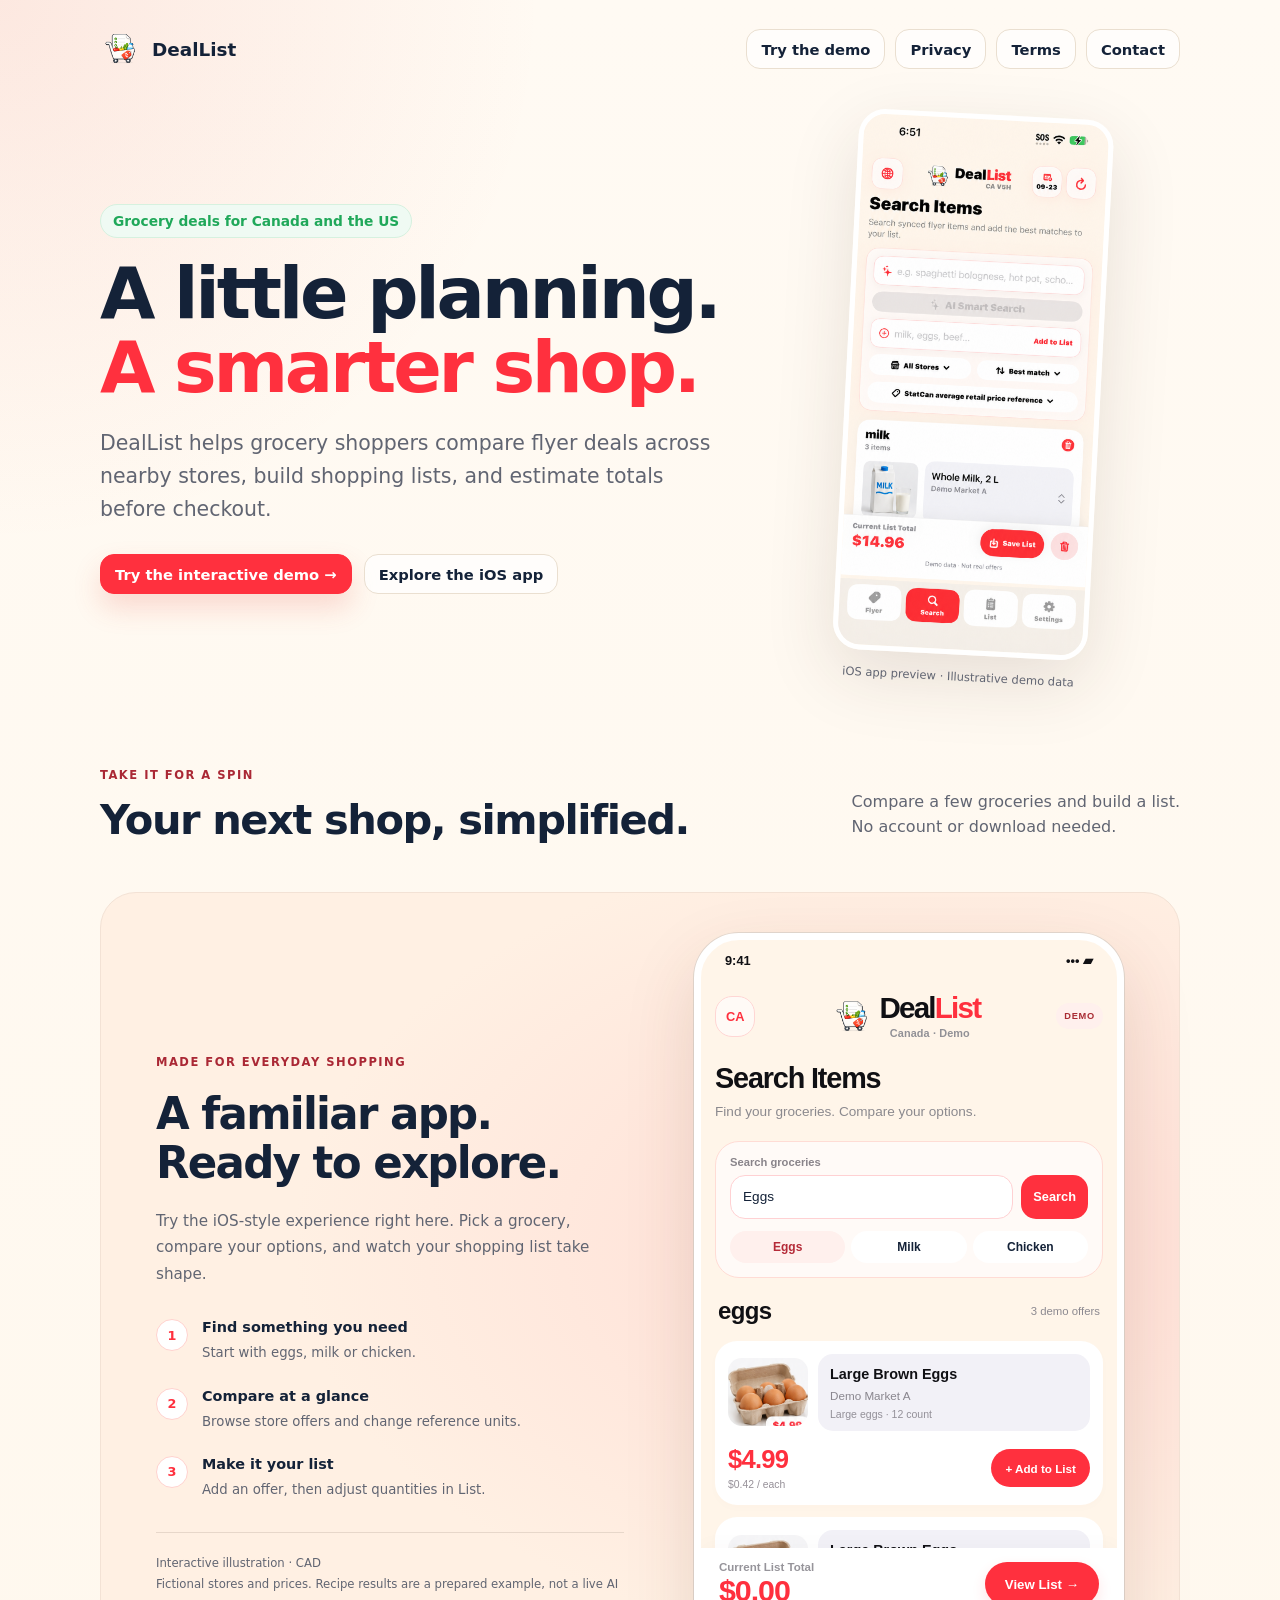
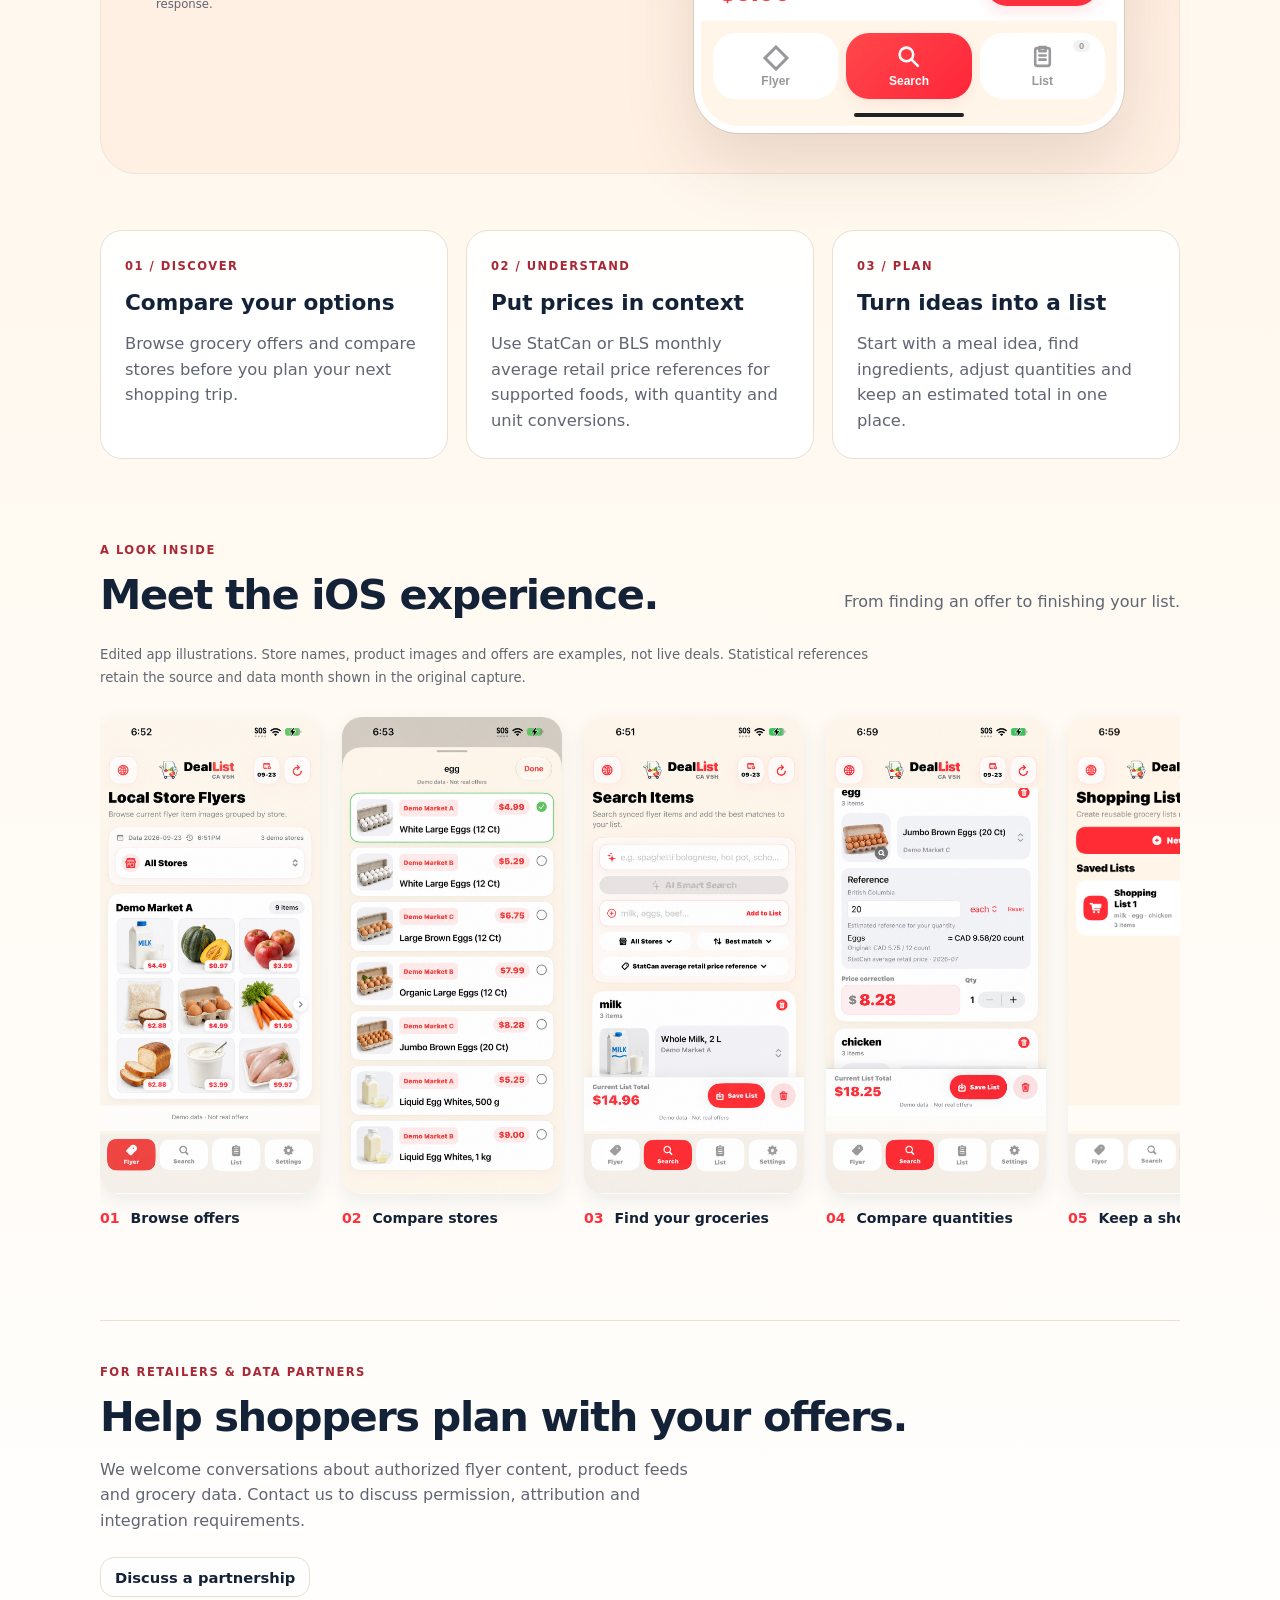
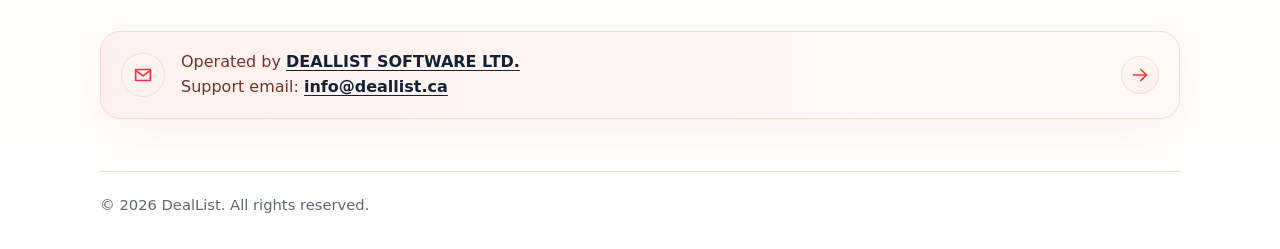
==== commit 44bb3c8e: "Bring interactive demo closer to native iOS visual design" ====
--- a/index.html
+++ b/index.html
@@ -465,12 +465,17 @@
 
       <section id="demo" class="demo-section" aria-labelledby="demo-title">
         <div class="section-heading"><div><span class="kicker">TAKE IT FOR A SPIN</span><h2 id="demo-title">Your next shop, simplified.</h2></div><p>Compare a few groceries and build a list.<br />No account or download needed.</p></div>
-        <div class="demo-shell">
-          <div class="demo-top"><strong>Deal<span>List</span> <small>Interactive demo</small></strong><span class="demo-badge">Example prices · CAD</span></div>
-          <p class="demo-disclosure">Fictional stores and illustrative prices. This demo does not show live offers or fetch AI results.</p>
-          <nav class="demo-tabs" aria-label="Demo views"><button type="button" data-view="flyers" aria-pressed="false">Flyers</button><button type="button" data-view="search" aria-pressed="true">Search & compare</button><button type="button" data-view="list" aria-pressed="false">My list <span id="list-count">0</span></button></nav>
-          <div id="demo-content"></div><p id="demo-status" class="demo-status" role="status" aria-live="polite"></p>
-          <noscript><p>Enable JavaScript to try the interactive demo, or explore the app images below.</p></noscript>
+        <div class="demo-stage">
+          <aside class="demo-guide"><span class="kicker">MADE FOR EVERYDAY SHOPPING</span><h3>A familiar app.<br />Ready to explore.</h3><p>Try the iOS-style experience right here. Pick a grocery, compare your options, and watch your shopping list take shape.</p><ol><li><strong>Find something you need</strong><span>Start with eggs, milk or chicken.</span></li><li><strong>Compare at a glance</strong><span>Browse store offers and change reference units.</span></li><li><strong>Make it your list</strong><span>Add an offer, then adjust quantities in List.</span></li></ol><p class="demo-disclosure">Interactive illustration · CAD<br />Fictional stores and prices. Recipe results are a prepared example, not a live AI response.</p></aside>
+          <div class="demo-shell">
+            <div class="phone-status" aria-hidden="true"><span>9:41</span><span>••• ▰</span></div>
+            <div class="demo-top"><span class="country-chip">CA</span><div class="app-wordmark"><img src="deal-cart-header.png" alt="" /><strong>Deal<span>List</span><small>Canada · Demo</small></strong></div><span class="demo-badge">DEMO</span></div>
+            <div class="app-scroll"><div id="demo-content"></div><p id="demo-status" class="demo-status" role="status" aria-live="polite"></p></div>
+            <div class="app-total"><div><span>Current List Total</span><strong id="app-total-value">$0.00</strong></div><button class="primary-btn" id="open-demo-list">View List <span aria-hidden="true">→</span></button></div>
+            <nav class="demo-tabs" aria-label="Demo views"><button type="button" data-view="flyers" aria-pressed="false"><span class="nav-symbol" aria-hidden="true">◇</span>Flyer</button><button type="button" data-view="search" aria-pressed="true"><svg viewBox="0 0 24 24" aria-hidden="true"><circle cx="10" cy="10" r="6.5"/><path d="m15 15 6 6"/></svg>Search</button><button type="button" data-view="list" aria-pressed="false"><svg viewBox="0 0 24 24" aria-hidden="true"><rect x="5" y="4" width="14" height="17" rx="2"/><path d="M9 3h6v4H9zM9 11h6M9 15h6"/></svg>List <span id="list-count">0</span></button></nav>
+            <div class="home-indicator" aria-hidden="true"></div>
+            <noscript><p>Enable JavaScript to try the demo, or explore the app images below.</p></noscript>
+          </div>
         </div>
       </section>
       <section class="features" aria-label="DealList features">
--- a/demo.css
+++ b/demo.css
@@ -1 +1,3 @@
 :root{--accent:#ff303e;--muted:#616572}html{scroll-behavior:smooth;scroll-padding-top:24px}button,input,select{font:inherit}button{cursor:pointer}button,a,input,select{touch-action:manipulation}button:focus-visible,a:focus-visible,input:focus-visible,select:focus-visible,[tabindex]:focus-visible{outline:3px solid #246849;outline-offset:4px}.brand{text-decoration:none}h1{font-size:clamp(2.65rem,5.6vw,4.65rem);line-height:1.04;letter-spacing:-.045em}h2{font-size:clamp(1.8rem,3.5vw,2.6rem);letter-spacing:-.035em;margin:12px 0}h3{font-size:1.35rem;margin:16px 0}.hero{grid-template-columns:1.2fr .8fr}.visual{margin:0 auto;max-width:255px;transform:rotate(3deg)}.visual img{box-shadow:0 24px 70px #40271f20;border:5px solid white;border-radius:27px}.visual figcaption{font-size:.72rem;text-align:center;color:var(--muted);margin-top:15px}.section-heading{display:flex;align-items:end;justify-content:space-between;gap:24px}.section-heading p,.partner-section p{line-height:1.6;color:var(--muted);max-width:620px}.kicker{font-size:.72rem;font-weight:800;letter-spacing:.13em;color:#aa2835}.demo-section,.screens-section{margin-top:80px}.demo-shell{margin-top:24px;border:1px solid #eadfd0;border-radius:26px;background:#fffaf5;overflow:hidden;box-shadow:var(--shadow-soft)}.demo-top{display:flex;justify-content:space-between;align-items:center;gap:14px;padding:24px 26px 12px}.demo-top strong{font-size:1.55rem;letter-spacing:-.04em}.demo-top strong>span{color:var(--accent)}.demo-top small{font-weight:500;font-size:.8rem;letter-spacing:0;color:var(--muted);margin-left:10px}.demo-badge{background:#fff0ed;color:#a92c34;border-radius:20px;padding:7px 12px;font-size:.74rem;font-weight:700}.demo-disclosure{font-size:.8rem;color:var(--muted);margin:0;padding:0 26px 18px;line-height:1.5}.demo-tabs{display:flex;gap:6px;padding:0 26px 18px;border-bottom:1px solid var(--line)}.demo-tabs button,.chip,.secondary{border:1px solid var(--line);background:white;color:var(--ink);border-radius:12px;padding:11px 15px;font-weight:650}.demo-tabs button[aria-pressed=true]{background:var(--accent);color:white;border-color:var(--accent)}#list-count{display:inline-grid;place-items:center;min-width:20px;border-radius:20px;padding:1px 4px;background:#0000000d;font-size:.75rem}#demo-content{padding:24px 26px;min-height:345px}.search-form{display:flex;gap:10px;align-items:end}.field{display:flex;flex-direction:column;gap:7px;flex:1;min-width:0}.field label,.quantity-field label{font-size:.78rem;font-weight:700}.field input,.quantity-field input,.quantity-field select{width:100%;padding:12px;border:1px solid #c9c5c0;border-radius:12px;background:white;color:var(--ink);min-height:44px}.primary-btn{background:var(--accent);color:white;border:0;border-radius:12px;min-height:44px;padding:12px 17px;font-weight:700}.chips{display:flex;flex-wrap:wrap;gap:8px;margin:14px 0 24px}.chip{padding:7px 12px;font-size:.82rem}.chip[aria-pressed=true]{border-color:var(--accent);color:#b52b38;background:#fff0ed}.result-heading{display:flex;justify-content:space-between;align-items:center;gap:12px}.result-heading h3{margin:4px 0}.result-heading p{font-size:.8rem;color:var(--muted)}.offers{display:grid;grid-template-columns:repeat(3,minmax(0,1fr));gap:14px;margin:14px 0}.offer{padding:20px;background:white;border:1px solid var(--line);border-radius:19px;display:flex;flex-direction:column;gap:9px}.offer h4{font-size:1rem;margin:4px 0}.offer .store{font-size:.78rem;color:var(--muted);margin:0}.offer .spec{font-size:.8rem;color:var(--muted);margin:0}.offer .price{font-size:1.7rem;font-weight:800;letter-spacing:-.03em;margin-top:auto}.offer .unit-price{font-size:.74rem;color:var(--muted)}.offer button{margin-top:10px}.reference{border-radius:16px;background:#f1f0f6;padding:17px 20px}.reference summary{font-weight:700;cursor:pointer;line-height:1.5}.reference p{font-size:.85rem;color:var(--muted);line-height:1.5}.quantity-row{display:flex;gap:12px;flex-wrap:wrap;align-items:end}.quantity-field{display:flex;flex-direction:column;gap:7px;width:130px}.reference output{font-weight:750;display:block;margin:14px 0 4px}.example-recipe{border-top:1px solid var(--line);margin-top:22px;padding-top:20px}.example-recipe p{font-size:.85rem;color:var(--muted);line-height:1.5}.recipe-ingredients{display:flex;gap:8px;flex-wrap:wrap}.recipe-ingredients span{padding:7px 10px;background:white;border:1px solid var(--line);border-radius:10px}.demo-status{margin:0;min-height:42px;padding:0 26px 16px;color:#266749;font-size:.88rem}.empty-state{padding:35px 0;color:var(--muted);line-height:1.7}.list-row{display:flex;gap:15px;align-items:center;justify-content:space-between;padding:18px 0;border-bottom:1px solid var(--line)}.list-row h4{margin:0 0 7px}.list-row p{margin:0;color:var(--muted);font-size:.8rem}.list-controls{display:flex;align-items:center;gap:9px;flex-wrap:wrap}.list-controls button{border:1px solid var(--line);background:white;color:var(--ink);border-radius:10px;min-width:38px;min-height:38px}.list-controls .remove{font-size:.74rem;padding:0 8px;color:#a02c35}.list-total{display:flex;justify-content:space-between;font-size:1.25rem;margin-top:24px;font-weight:800}.list-note{font-size:.8rem;color:var(--muted)}.feature{min-height:0;box-shadow:none}.feature p{min-height:0}.screens-gallery{display:flex;gap:22px;overflow-x:auto;padding:14px 5px 24px;scroll-snap-type:x mandatory}.screens-gallery figure{flex:0 0 220px;margin:0;scroll-snap-align:start}.screens-gallery img{display:block;width:100%;height:477px;object-fit:contain;object-position:top;border-radius:20px;box-shadow:0 7px 20px #14223813}.screens-gallery figcaption{font-size:.88rem;margin-top:16px;font-weight:700}.screens-gallery figcaption span{color:var(--accent);margin-right:6px}.gallery-note{max-width:800px;font-size:.83rem;line-height:1.7;color:var(--muted)}.partner-section{margin-top:70px;border-top:1px solid var(--line);padding-top:40px}.partner-section .button{margin-top:8px}@media(max-width:760px){.hero{grid-template-columns:1fr}.visual{order:0;margin-top:22px;max-width:235px;transform:none}.section-heading{display:block}.demo-top{flex-wrap:wrap;padding:20px 16px 12px}.demo-disclosure{padding:0 16px 15px}.demo-tabs{padding:0 12px 14px;gap:5px}.demo-tabs button{flex:1;padding:10px 6px;font-size:.76rem}#demo-content{padding:20px 16px}.offers{grid-template-columns:1fr}.offer{display:grid;grid-template-columns:1fr auto;gap:7px 14px;padding:16px}.offer h4,.offer .store,.offer .spec{grid-column:1}.offer .price{grid-column:2;grid-row:1/3;text-align:right;font-size:1.5rem}.offer .unit-price{grid-column:2;grid-row:3;text-align:right}.offer button{grid-column:1/-1}.search-form{align-items:end}.search-form .primary-btn{padding:12px}.list-row{align-items:start;flex-wrap:wrap}.demo-section,.screens-section{margin-top:55px}.reference{padding:16px}.demo-status{padding-left:16px;padding-right:16px}.nav-links{max-width:220px}.screens-gallery figure{flex-basis:210px}.screens-gallery img{height:455px}.result-heading{align-items:start}.result-heading p{max-width:130px;text-align:right}}@media(prefers-reduced-motion:reduce){html{scroll-behavior:auto}*,*::before,*::after{transition:none!important;animation:none!important}}
+/* iOS-style interactive presentation, scoped to the demo. */
+.demo-stage{display:grid;grid-template-columns:1fr 430px;align-items:center;gap:70px;margin:36px 0 10px;padding:40px 55px;border-radius:36px;background:radial-gradient(ellipse at 80% 40%,#ffdcd4 0,transparent 55%),#fff0e3;border:1px solid #f3e2d5}.demo-guide h3{font-size:clamp(2rem,3.4vw,3rem);line-height:1.12;letter-spacing:-.04em;margin:20px 0}.demo-guide>p{line-height:1.75;color:var(--muted);font-size:.95rem}.demo-guide ol{list-style:none;counter-reset:steps;padding:0;margin:32px 0}.demo-guide li{counter-increment:steps;position:relative;padding-left:46px;margin:24px 0}.demo-guide li:before{content:counter(steps);position:absolute;left:0;top:0;background:white;border:1px solid #ffd2ce;border-radius:50%;width:30px;height:30px;display:grid;place-items:center;font-weight:800;color:var(--accent);font-size:.8rem}.demo-guide li strong{display:block;font-size:.9rem;margin-bottom:7px}.demo-guide li span{font-size:.83rem;color:var(--muted);line-height:1.6;display:block}.demo-guide .demo-disclosure{padding:20px 0 0;border-top:1px solid #e7d7ca;font-size:.73rem}.demo-shell{margin:0;width:100%;height:800px;border:7px solid #fff;border-radius:45px;box-shadow:0 30px 70px #5e392125,0 0 0 1px #e4d9d0;display:flex;flex-direction:column;background:#fff5e9;color:#101014;font-family:-apple-system,BlinkMacSystemFont,'Segoe UI',sans-serif}.phone-status{display:flex;justify-content:space-between;padding:13px 24px 0;font-weight:700;font-size:.8rem;height:37px;flex-shrink:0}.demo-top{padding:16px 14px;gap:8px;flex-wrap:nowrap;flex-shrink:0}.app-wordmark{display:flex;align-items:center;gap:5px}.app-wordmark img{width:43px;height:43px;object-fit:contain}.demo-top strong{font-size:1.85rem;font-weight:850;line-height:1;letter-spacing:-.06em}.demo-top small{display:block;text-align:center;font-size:.68rem;font-weight:700;letter-spacing:.01em;margin:6px 0 0;color:#919096}.country-chip{border:1px solid #ffd6d4;border-radius:17px;background:#fffaf6;color:var(--accent);padding:12px 10px;font-weight:750;font-size:.8rem}.demo-top .demo-badge{padding:8px;font-size:.58rem;letter-spacing:.08em}.app-scroll{overflow-y:auto;min-height:0;flex:1;scrollbar-width:thin;scrollbar-color:#e2cdc5 transparent;scroll-behavior:smooth}#demo-content{padding:0 14px 14px;min-height:0}.app-page-heading h3{font-size:1.8rem;font-weight:800;letter-spacing:-.04em;margin:7px 0}.app-page-heading p{font-size:.85rem;line-height:1.5;color:#8b898e;margin:0 0 18px}.search-panel{padding:14px;background:#fffaf7;border:1px solid #ffdcd5;border-radius:24px}.search-form{gap:8px;align-items:end}.search-form .field label{font-size:.7rem;color:#89848a}.search-form .field input{border:1px solid #ffd1d3;border-radius:15px;padding:12px;min-width:0;font-size:.85rem}.search-form .primary-btn{padding:12px;font-size:.8rem;border-radius:15px}.demo-shell .chips{margin:12px 0 0;gap:6px}.demo-shell .chip{flex:1;border:0;border-radius:20px;font-size:.75rem;padding:9px}.demo-shell .result-heading{padding:15px 3px 2px;align-items:center}.demo-shell .result-heading h3{font-size:1.5rem;font-weight:800;letter-spacing:-.025em}.demo-shell .result-heading p{font-size:.71rem;color:#8c8990}.demo-shell .offers{display:grid;grid-template-columns:1fr;gap:12px;margin:10px 0 14px}.demo-shell .offer{display:grid;grid-template-columns:80px minmax(0,1fr);gap:10px;background:white;border:0;padding:13px;border-radius:22px;box-shadow:0 3px 10px #7c544004}.product-photo{width:80px;height:68px;border-radius:14px;background-color:#f2f1f6;background-image:url('assets/demo/01-flyers-demo.png');background-size:341px auto;background-repeat:no-repeat;align-self:center}.photo-milk{background-position:-28px -316px}.photo-eggs{background-position:-124px -412px}.photo-chicken{background-position:-219px -502px}.offer-description{border-radius:15px;background:#f2f1f7;padding:11px 12px;min-width:0}.demo-shell .offer h4{font-size:.9rem;line-height:1.3;margin:0 0 5px}.demo-shell .offer .store{font-size:.73rem;color:#89868e;line-height:1.4}.demo-shell .offer .spec{font-size:.66rem;margin-top:3px;color:#939098}.offer-bottom{display:flex;justify-content:space-between;align-items:center;grid-column:1/-1;gap:10px;padding-top:3px}.demo-shell .offer .price{font-size:1.6rem;color:var(--accent);text-align:left;line-height:1.2;font-weight:850}.demo-shell .offer .unit-price{font-size:.65rem;text-align:left;color:#969098}.demo-shell .offer button{font-size:.73rem;border-radius:22px;margin:0;min-height:38px;padding:10px 14px}.demo-shell .reference{border:0;border-radius:18px;background:#f1f0f6;padding:15px}.reference summary{font-size:.95rem}.reference-tag{float:right;font-size:.64rem;color:#8a828f;font-weight:500;margin-top:4px}.demo-shell .reference p{font-size:.73rem;line-height:1.6}.demo-shell .reference output{font-size:.88rem}.demo-shell .quantity-field{width:calc(50% - 6px)}.demo-shell .quantity-field input,.demo-shell .quantity-field select{font-size:.85rem;min-height:42px}.demo-shell .example-recipe{border:1px solid #ffdcd5;background:#fffaf7;border-radius:23px;margin-top:15px;padding:16px}.example-recipe strong{font-size:.9rem}.demo-shell .example-recipe p{font-size:.75rem}.demo-shell .secondary{font-size:.75rem;padding:10px 12px;border-radius:20px}.demo-shell .recipe-ingredients{gap:5px}.demo-shell .recipe-ingredients span{font-size:.72rem}.demo-shell .demo-status{font-size:.74rem;min-height:0;padding:0 20px 12px}.demo-shell .demo-status:empty{padding:0}.app-total{background:#fff;display:flex;justify-content:space-between;align-items:center;padding:13px 18px;gap:10px;box-shadow:0 -4px 18px #49280e06;flex-shrink:0}.app-total>div>span{display:block;font-size:.72rem;color:#96949a;font-weight:750}.app-total strong{display:block;color:var(--accent);font-size:1.9rem;font-weight:850;letter-spacing:-.035em}.app-total button{font-size:.83rem;border-radius:25px;padding:12px 20px;box-shadow:0 6px 14px #ff303e20}.demo-tabs{border:0;background:#fff5e9;padding:12px 12px 5px;gap:8px;flex-shrink:0}.demo-tabs button{display:flex;flex-direction:column;align-items:center;justify-content:center;gap:5px;flex:1;min-height:66px;border:0;border-radius:23px;background:#fff;color:#99979b;font-size:.75rem;position:relative;padding:9px}.demo-tabs svg{width:25px;height:25px;fill:none;stroke:currentColor;stroke-width:2.5;stroke-linecap:round;stroke-linejoin:round}.nav-symbol{font-size:2rem;line-height:25px;font-weight:900}.demo-tabs button[aria-pressed=true]{background:linear-gradient(135deg,#ff484b,#ff253a);color:white;box-shadow:0 5px 12px #ff303e15}#list-count{position:absolute;right:15px;top:7px;min-width:17px;font-size:.58rem}.home-indicator{width:110px;height:4px;border-radius:5px;background:#242124;margin:9px auto;flex-shrink:0}.demo-shell .list-row{background:#fff;border:0;border-radius:20px;padding:16px;margin-top:12px;display:block}.list-row h4{font-size:1rem}.demo-shell .list-row p{font-size:.74rem}.demo-shell .list-controls{margin-top:13px;gap:9px}.demo-shell .list-controls strong{margin-left:auto;font-size:.9rem;color:var(--accent)}.demo-shell .list-controls .remove{font-size:.65rem}.demo-shell .list-total{font-size:1rem}.demo-shell .list-note{font-size:.72rem;line-height:1.6}.demo-shell .empty-state{font-size:.86rem;padding:30px 8px}.demo-shell .result-heading .secondary{font-size:.65rem;padding:8px 10px}@media(max-width:1000px){.demo-stage{grid-template-columns:1fr 390px;gap:30px;padding:30px}.demo-guide h3{font-size:2.2rem}}@media(max-width:760px){.demo-stage{grid-template-columns:1fr;padding:22px 8px;gap:25px;border-radius:25px}.demo-guide{padding:0 16px}.demo-guide h3{font-size:1.75rem;margin:12px 0}.demo-guide h3 br{display:none}.demo-guide ol{display:none}.demo-guide>p{font-size:.83rem}.demo-guide .demo-disclosure{padding-top:10px;font-size:.7rem}.demo-shell{max-width:410px;margin:auto;height:780px;border-width:5px;border-radius:35px}.demo-top{padding:14px 12px}.demo-shell #demo-content{padding:0 12px 12px}.demo-shell .offers{grid-template-columns:1fr}.demo-shell .offer h4,.demo-shell .offer .store,.demo-shell .offer .spec,.demo-shell .offer .price,.demo-shell .offer .unit-price,.demo-shell .offer button{grid-column:auto;grid-row:auto}.demo-tabs{padding:10px 10px 4px}.demo-tabs button{min-height:62px;font-size:.73rem}}@media(prefers-reduced-motion:reduce){.app-scroll{scroll-behavior:auto}}
